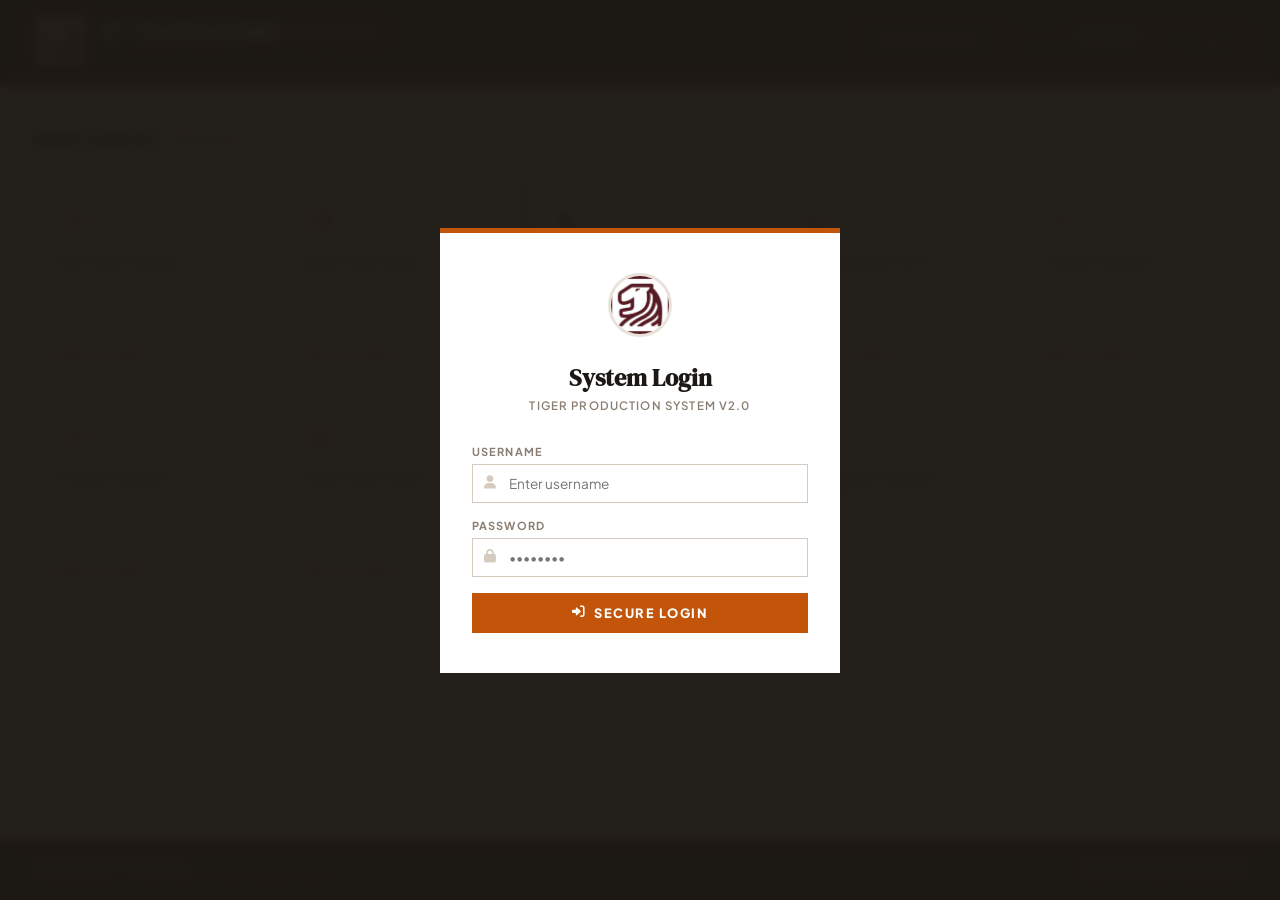
==== index.html @ 5d31b280 "Add files via upload" ====
<!DOCTYPE html>
<html lang="id">
<head>
    <meta charset="UTF-8">
    <meta name="viewport" content="width=device-width, initial-scale=1.0">
    <title>Tiger Production System - Main Dashboard</title>
    <link rel="manifest" href="manifest.json">
    <meta name="theme-color" content="#1C1814">
    <meta name="mobile-web-app-capable" content="yes">
    <meta name="apple-mobile-web-app-capable" content="yes">
    <meta name="apple-mobile-web-app-status-bar-style" content="black-translucent">
    <meta name="apple-mobile-web-app-title" content="Tiger System">
    <link rel="apple-touch-icon" href="logo.png">
    <link href="https://fonts.googleapis.com/css2?family=DM+Serif+Display:ital@0;1&family=Plus+Jakarta+Sans:wght@400;500;600;700;800&display=swap" rel="stylesheet">
    <link href="https://cdnjs.cloudflare.com/ajax/libs/font-awesome/6.0.0/css/all.min.css" rel="stylesheet">
    <style>
        :root {
            --cream:#FAF8F4; --amber:#C2550A; --amber-dark:#8B3A06; --amber-light:#E8874A;
            --charcoal:#1C1814; --charcoal-2:#2E2822; --sage:#4A6741; --gold:#C8961E;
            --sand:#D4B896; --warm-gray:#E8E2D9; --warm-gray-2:#D5CCBF; --text-muted:#8A7E72;
        }
        *{box-sizing:border-box;margin:0;padding:0}
        body{background:var(--cream);font-family:'Plus Jakarta Sans',sans-serif;color:var(--charcoal);min-height:100vh;display:flex;flex-direction:column}
        body::before{content:'';position:fixed;inset:0;background-image:url("data:image/svg+xml,%3Csvg viewBox='0 0 256 256' xmlns='http://www.w3.org/2000/svg'%3E%3Cfilter id='noise'%3E%3CfeTurbulence type='fractalNoise' baseFrequency='0.9' numOctaves='4' stitchTiles='stitch'/%3E%3C/filter%3E%3Crect width='100%25' height='100%25' filter='url(%23noise)' opacity='0.035'/%3E%3C/svg%3E");pointer-events:none;z-index:0}

        /* LOGIN */
        #loginOverlay{position:fixed;inset:0;z-index:9999;background:rgba(28,24,20,0.97);display:flex;align-items:center;justify-content:center;padding:1rem;backdrop-filter:blur(6px)}
        #loginBox{background:white;border-top:5px solid var(--amber);padding:2.5rem 2rem;width:100%;max-width:400px;animation:fadeUp 0.4s ease both}
        .login-logo{display:flex;justify-content:center;margin-bottom:1.5rem}
        .login-logo img{width:64px;height:64px;object-fit:cover;border-radius:50%;border:3px solid var(--warm-gray);transition:transform 0.3s}
        .login-logo img:hover{transform:scale(1.08)}
        .login-title{text-align:center;margin-bottom:2rem}
        .login-title h2{font-family:'DM Serif Display',serif;font-size:1.5rem;color:var(--charcoal)}
        .login-title p{font-size:0.72rem;color:var(--text-muted);letter-spacing:0.1em;text-transform:uppercase;margin-top:4px;font-weight:600}
        .login-field{margin-bottom:1rem}
        .login-field label{display:block;font-size:0.69rem;font-weight:700;letter-spacing:0.1em;text-transform:uppercase;color:var(--text-muted);margin-bottom:6px}
        .login-field .iw{position:relative}
        .login-field .iw i{position:absolute;left:12px;top:50%;transform:translateY(-50%);color:var(--warm-gray-2);font-size:0.85rem}
        .login-field input{width:100%;padding:10px 12px 10px 36px;border:1.5px solid var(--warm-gray-2);font-family:'Plus Jakarta Sans',sans-serif;font-size:0.85rem;color:var(--charcoal);outline:none;transition:all 0.2s}
        .login-field input:focus{border-color:var(--amber);border-left-width:4px;box-shadow:0 2px 6px rgba(194,85,10,0.1)}
        #errorMsg{font-size:0.75rem;font-weight:700;color:#C0392B;text-align:center;background:#FEF2F2;border:1px solid #FECACA;padding:8px;margin-bottom:1rem}
        .btn-login{width:100%;background:var(--amber);color:white;border:none;padding:12px;font-family:'Plus Jakarta Sans',sans-serif;font-size:0.8rem;font-weight:800;letter-spacing:0.12em;text-transform:uppercase;cursor:pointer;transition:background 0.2s;display:flex;align-items:center;justify-content:center;gap:8px}
        .btn-login:hover{background:var(--amber-dark)}
        .fade-out{opacity:0;visibility:hidden;transition:opacity 0.4s ease,visibility 0.4s ease}
        .shake{animation:shake 0.4s cubic-bezier(.36,.07,.19,.97) both}
        @keyframes shake{10%,90%{transform:translate3d(-1px,0,0)}20%,80%{transform:translate3d(2px,0,0)}30%,50%,70%{transform:translate3d(-4px,0,0)}40%,60%{transform:translate3d(4px,0,0)}}

        /* HEADER */
        header{background:var(--charcoal);border-bottom:4px solid var(--amber);position:sticky;top:0;z-index:50;box-shadow:0 2px 12px rgba(28,24,20,0.3)}
        .header-inner{max-width:1400px;margin:0 auto;padding:0.9rem 2rem;display:flex;justify-content:space-between;align-items:center}
        .header-brand{display:flex;align-items:center;gap:14px}
        .header-brand img{height:52px;width:auto;object-fit:contain;animation:float 3s ease-in-out infinite}
        .header-brand h1{font-family:'DM Serif Display',serif;font-size:1.35rem;color:white;line-height:1.1}
        .header-brand h1 span{color:var(--amber-light)}
        .header-brand p{font-size:0.65rem;color:var(--sand);letter-spacing:0.15em;text-transform:uppercase;margin-top:2px;font-weight:600}
        .header-right{display:flex;align-items:center;gap:1rem}
        .status-badge{display:flex;align-items:center;gap:6px;padding:5px 12px;border:1px solid rgba(255,255,255,0.1);background:rgba(255,255,255,0.05);font-size:0.65rem;font-weight:700;letter-spacing:0.1em;text-transform:uppercase;color:var(--sand)}
        .pulse-dot{width:7px;height:7px;border-radius:50%;background:#4ade80;animation:pulse 2s infinite}
        @keyframes pulse{0%,100%{opacity:1}50%{opacity:0.4}}
        .header-clock{text-align:right;border-left:1px solid rgba(255,255,255,0.1);padding-left:1rem}
        #clock{font-size:0.9rem;font-weight:700;color:white}
        #date{font-size:0.62rem;color:var(--sand);text-transform:uppercase;letter-spacing:0.08em}
        .btn-logout{display:inline-flex;align-items:center;gap:5px;padding:6px 12px;border:1px solid rgba(255,255,255,0.15);background:transparent;color:var(--sand);font-family:'Plus Jakarta Sans',sans-serif;font-size:0.65rem;font-weight:700;letter-spacing:0.08em;text-transform:uppercase;cursor:pointer;transition:all 0.2s}
        .btn-logout:hover{border-color:var(--amber);color:var(--amber-light)}
        @keyframes float{0%,100%{transform:translateY(0)}50%{transform:translateY(-5px)}}

        /* MAIN */
        main{flex-grow:1;max-width:1400px;margin:0 auto;width:100%;padding:2.5rem 2rem 4rem;position:relative;z-index:1}
        .section-title{display:flex;align-items:center;gap:12px;margin-bottom:1.75rem}
        .section-title h2{font-family:'DM Serif Display',serif;font-size:1.25rem;color:var(--charcoal);white-space:nowrap}
        .section-title::after{content:'';flex:1;height:1px;background:var(--warm-gray)}
        .section-badge{font-size:0.65rem;font-weight:700;letter-spacing:0.1em;text-transform:uppercase;color:var(--text-muted);background:var(--warm-gray);padding:3px 10px;white-space:nowrap}

        /* CARDS */
        .cards-grid{display:grid;grid-template-columns:repeat(5,1fr);gap:1rem}
        @media(max-width:1100px){.cards-grid{grid-template-columns:repeat(3,1fr)}}
        @media(max-width:640px){.cards-grid{grid-template-columns:1fr}}

        .app-card{background:white;border:1px solid var(--warm-gray);border-left:4px solid var(--warm-gray-2);padding:1.25rem;display:flex;flex-direction:column;min-height:200px;text-decoration:none;position:relative;overflow:hidden;transition:all 0.25s cubic-bezier(0.4,0,0.2,1);animation:fadeUp 0.4s ease both}
        .app-card:nth-child(1){animation-delay:.05s}.app-card:nth-child(2){animation-delay:.10s}.app-card:nth-child(3){animation-delay:.15s}.app-card:nth-child(4){animation-delay:.20s}.app-card:nth-child(5){animation-delay:.25s}.app-card:nth-child(6){animation-delay:.30s}.app-card:nth-child(7){animation-delay:.35s}.app-card:nth-child(8){animation-delay:.40s}.app-card:nth-child(9){animation-delay:.45s}
        .app-card:hover{transform:translateY(-4px);border-left-color:var(--amber);box-shadow:0 8px 24px rgba(194,85,10,0.12)}
        .card-bg{position:absolute;top:0;right:0;padding:1rem;font-size:3.5rem;color:var(--amber);opacity:0.06;transition:opacity 0.25s;line-height:1}
        .app-card:hover .card-bg{opacity:0.12}
        .card-icon{width:38px;height:38px;background:var(--cream);border:1px solid var(--warm-gray);display:flex;align-items:center;justify-content:center;margin-bottom:0.85rem;font-size:0.95rem;color:var(--amber);transition:all 0.25s;flex-shrink:0}
        .app-card:hover .card-icon{background:var(--amber);color:white;border-color:var(--amber)}
        .card-body{flex:1}
        .card-title{font-size:0.82rem;font-weight:700;color:var(--charcoal);line-height:1.3;margin-bottom:5px;transition:color 0.2s}
        .app-card:hover .card-title{color:var(--amber)}
        .card-desc{font-size:0.71rem;color:var(--text-muted);line-height:1.5}
        .card-cta{display:flex;align-items:center;gap:5px;font-size:0.65rem;font-weight:800;letter-spacing:0.1em;text-transform:uppercase;color:var(--amber);margin-top:0.85rem}
        .card-cta i{transition:transform 0.2s}
        .app-card:hover .card-cta i{transform:translateX(3px)}

        .card-gold{border-left-color:var(--gold)}.card-gold .card-icon{color:var(--gold)}.card-gold:hover{border-left-color:var(--gold);box-shadow:0 8px 24px rgba(200,150,30,0.12)}.card-gold:hover .card-icon{background:var(--gold);border-color:var(--gold)}.card-gold .card-cta{color:var(--gold)}.card-gold:hover .card-title{color:var(--gold)}
        .card-sage{border-left-color:var(--sage)}.card-sage .card-icon{color:var(--sage)}.card-sage:hover{border-left-color:var(--sage);box-shadow:0 8px 24px rgba(74,103,65,0.12)}.card-sage:hover .card-icon{background:var(--sage);border-color:var(--sage)}.card-sage .card-cta{color:var(--sage)}.card-sage:hover .card-title{color:var(--sage)}

        /* FOOTER */
        footer{background:var(--charcoal-2);border-top:4px solid var(--amber);padding:1rem 2rem;position:sticky;bottom:0;z-index:50}
        .footer-inner{max-width:1400px;margin:0 auto;display:flex;flex-wrap:wrap;justify-content:space-between;align-items:center;gap:0.5rem}
        .footer-left p,.footer-right p{font-size:0.65rem;font-weight:700;letter-spacing:0.1em;text-transform:uppercase}
        .footer-left p:first-child,.footer-right p:first-child{color:var(--sand)}
        .footer-left p:last-child,.footer-right p:last-child{color:var(--text-muted);font-weight:500}
        .footer-right{text-align:right}
        @keyframes fadeUp{from{opacity:0;transform:translateY(14px)}to{opacity:1;transform:translateY(0)}}

        /* INSTALL BANNER */
        #installBanner {
            display: none;
            position: fixed;
            bottom: 70px;
            right: 1.5rem;
            z-index: 100;
            background: white;
            border: 1px solid var(--warm-gray);
            border-left: 4px solid var(--gold);
            padding: 12px 16px;
            box-shadow: 0 8px 24px rgba(0,0,0,0.12);
            align-items: center;
            gap: 12px;
            max-width: 320px;
            animation: fadeUp 0.3s ease both;
        }
        #installBanner .install-text { font-size: 0.78rem; color: var(--charcoal); flex: 1; }
        #installBanner .install-text strong { display: block; font-size: 0.82rem; color: var(--charcoal); }
        #installBanner .install-text span { color: var(--text-muted); font-size: 0.72rem; }
        .btn-install {
            background: var(--amber);
            color: white;
            border: none;
            padding: 7px 14px;
            font-family: 'Plus Jakarta Sans', sans-serif;
            font-size: 0.72rem;
            font-weight: 800;
            letter-spacing: 0.08em;
            text-transform: uppercase;
            cursor: pointer;
            white-space: nowrap;
            transition: background 0.2s;
        }
        .btn-install:hover { background: var(--amber-dark); }
        .btn-dismiss { background: none; border: none; color: var(--text-muted); cursor: pointer; font-size: 1rem; padding: 2px 4px; }
    </style>
</head>
<body>

<div id="loginOverlay">
    <div id="loginBox">
        <div class="login-logo">
            <img src="logo3.png" alt="Tiger Logo" onerror="this.style.display='none'">
        </div>
        <div class="login-title">
            <h2>System Login</h2>
            <p>Tiger Production System V2.0</p>
        </div>
        <div class="login-field">
            <label>Username</label>
            <div class="iw"><i class="fas fa-user"></i><input type="text" id="username" placeholder="Enter username" autocomplete="off"></div>
        </div>
        <div class="login-field">
            <label>Password</label>
            <div class="iw"><i class="fas fa-lock"></i><input type="password" id="password" placeholder="••••••••"></div>
        </div>
        <p id="errorMsg" style="display:none"><i class="fas fa-exclamation-triangle"></i> Akses Ditolak! Coba lagi.</p>
        <button class="btn-login" onclick="checkLogin()"><i class="fas fa-sign-in-alt"></i> Secure Login</button>
    </div>
</div>

<header>
    <div class="header-inner">
        <div class="header-brand">
            <img src="logo.png" alt="Tiger Logo" onerror="this.style.display='none'">
            <div>
                <h1>PT TIGERMANDIRI <span>PRATAMA</span></h1>
                <p>Integrated Production System</p>
            </div>
        </div>
        <div class="header-right">
            <div class="status-badge"><div class="pulse-dot"></div> System Online</div>
            <div class="header-clock"><div id="clock">00:00:00</div><div id="date">Senin, 01 Jan 2024</div></div>
            <button class="btn-logout" onclick="logout()"><i class="fas fa-power-off"></i> Logout</button>
        </div>
    </div>
</header>

<main>
    <div class="section-title">
        <h2>Menu Aplikasi</h2>
        <span class="section-badge">9 Tools</span>
    </div>
    <div class="cards-grid">

        <a href="inputdkbt.html" class="app-card">
            <div class="card-bg"><i class="fas fa-flask"></i></div>
            <div class="card-icon"><i class="fas fa-vial"></i></div>
            <div class="card-body"><div class="card-title">Input DKBT (Mixing)</div><div class="card-desc">Laporan kekurangan bahan & request mixing.</div></div>
            <div class="card-cta">Buka Aplikasi <i class="fas fa-arrow-right"></i></div>
        </a>

        <a href="narikreject.html" class="app-card">
            <div class="card-bg"><i class="fas fa-magnet"></i></div>
            <div class="card-icon"><i class="fas fa-file-import"></i></div>
            <div class="card-body"><div class="card-title">Sistem Narik Reject</div><div class="card-desc">Konversi data Finac & Rapikan HTML.</div></div>
            <div class="card-cta">Buka Aplikasi <i class="fas fa-arrow-right"></i></div>
        </a>

        <a href="kiloanproduk.html" class="app-card card-sage">
            <div class="card-bg"><i class="fas fa-balance-scale"></i></div>
            <div class="card-icon"><i class="fas fa-weight-hanging"></i></div>
            <div class="card-body"><div class="card-title">Kiloan Assembling</div><div class="card-desc">Kalkulator konversi Pcs ke Kg otomatis.</div></div>
            <div class="card-cta">Buka Aplikasi <i class="fas fa-arrow-right"></i></div>
        </a>

        <a href="mps.html" class="app-card">
            <div class="card-bg"><i class="fas fa-calendar-alt"></i></div>
            <div class="card-icon"><i class="fas fa-chart-bar"></i></div>
            <div class="card-body"><div class="card-title">Rekap Bulanan (MPS)</div><div class="card-desc">Laporan produksi harian ke bulanan.</div></div>
            <div class="card-cta">Buka Aplikasi <i class="fas fa-arrow-right"></i></div>
        </a>

        <a href="cekfinacinjection.html" class="app-card">
            <div class="card-bg"><i class="fas fa-syringe"></i></div>
            <div class="card-icon"><i class="fas fa-check-double"></i></div>
            <div class="card-body"><div class="card-title">Checker Injection</div><div class="card-desc">Cek selisih Manual vs Sistem (Mesin).</div></div>
            <div class="card-cta">Buka Aplikasi <i class="fas fa-arrow-right"></i></div>
        </a>

        <a href="cekfinacdecorasi.html" class="app-card">
            <div class="card-bg"><i class="fas fa-paint-brush"></i></div>
            <div class="card-icon"><i class="fas fa-list-ol"></i></div>
            <div class="card-body"><div class="card-title">Checker Decorasi</div><div class="card-desc">Cek bundel WC (Stamping/Assy).</div></div>
            <div class="card-cta">Buka Aplikasi <i class="fas fa-arrow-right"></i></div>
        </a>

        <a href="daftarmesin.html" class="app-card">
            <div class="card-bg"><i class="fas fa-cogs"></i></div>
            <div class="card-icon"><i class="fas fa-industry"></i></div>
            <div class="card-body"><div class="card-title">Daftar Mesin Harian</div><div class="card-desc">Daftar mesin & generator gambar laporan.</div></div>
            <div class="card-cta">Buka Aplikasi <i class="fas fa-arrow-right"></i></div>
        </a>

        <a href="rekaptahunan.html" class="app-card card-gold">
            <div class="card-bg"><i class="fas fa-file-invoice"></i></div>
            <div class="card-icon"><i class="fas fa-chart-pie"></i></div>
            <div class="card-body"><div class="card-title">Rekap Reject Semua Work Center Tahunan</div><div class="card-desc">Versi Excel/Data biasa.</div></div>
            <div class="card-cta">Buka Aplikasi <i class="fas fa-arrow-right"></i></div>
        </a>

        <a href="rekaprejectinjectiontahunan.html" class="app-card card-gold">
            <div class="card-bg"><i class="fas fa-chart-line"></i></div>
            <div class="card-icon"><i class="fas fa-project-diagram"></i></div>
            <div class="card-body"><div class="card-title">Rekap Reject Injection Tahunan</div><div class="card-desc">Analisa Pareto 80/20 & Sortir Otomatis.</div></div>
            <div class="card-cta">Buka Aplikasi <i class="fas fa-arrow-right"></i></div>
        </a>

    </div>
</main>

<footer>
    <div class="footer-inner">
        <div class="footer-left">
            <p>Production Tools V2.0</p>
            <p>Private Asset · Developer: Diyan Nurpriyanto</p>
        </div>
        <div class="footer-right">
            <p>Tiger Production System</p>
            <p id="copyright">© 2026 All Rights Reserved</p>
        </div>
    </div>
</footer>

<script>
    const VALID_USERNAME = 'dyansg8';
    const VALID_PASSWORD = 'belahanjiwaku1';

    function updateClock() {
        const now = new Date();
        document.getElementById('date').innerText = now.toLocaleDateString('id-ID', {weekday:'long',year:'numeric',month:'short',day:'numeric'});
        document.getElementById('clock').innerText = now.toLocaleTimeString('id-ID');
    }

    window.onload = function() {
        if (sessionStorage.getItem('isLoggedIn') === 'true') {
            document.getElementById('loginOverlay').style.display = 'none';
        }
        updateClock();
        setInterval(updateClock, 1000);
    }

    function checkLogin() {
        const userIn = document.getElementById('username').value;
        const passIn = document.getElementById('password').value;
        const errorBox = document.getElementById('errorMsg');
        const loginBox = document.getElementById('loginBox');
        if (userIn === VALID_USERNAME && passIn === VALID_PASSWORD) {
            sessionStorage.setItem('isLoggedIn', 'true');
            document.getElementById('loginOverlay').classList.add('fade-out');
            setTimeout(() => { document.getElementById('loginOverlay').style.display = 'none'; }, 400);
        } else {
            errorBox.style.display = 'block';
            loginBox.classList.remove('shake');
            void loginBox.offsetWidth;
            loginBox.classList.add('shake');
            document.getElementById('password').value = '';
        }
    }

    function logout() {
        sessionStorage.removeItem('isLoggedIn');
        location.reload();
    }

    document.addEventListener('DOMContentLoaded', function() {
        document.getElementById('password').addEventListener('keypress', e => { if(e.key==='Enter') checkLogin(); });
        document.getElementById('username').addEventListener('keypress', e => { if(e.key==='Enter') document.getElementById('password').focus(); });
    });
</script>
    <script>
        // Register Service Worker (PWA)
        if ('serviceWorker' in navigator) {
            window.addEventListener('load', () => {
                navigator.serviceWorker.register('/sw.js')
                    .then(reg => console.log('[PWA] Service Worker registered:', reg.scope))
                    .catch(err => console.warn('[PWA] SW registration failed:', err));
            });
        }

        // Tombol Install PWA
        let deferredPrompt;
        window.addEventListener('beforeinstallprompt', e => {
            e.preventDefault();
            deferredPrompt = e;
            document.getElementById('installBanner').style.display = 'flex';
        });
        function installPWA() {
            if (!deferredPrompt) return;
            deferredPrompt.prompt();
            deferredPrompt.userChoice.then(() => {
                deferredPrompt = null;
                document.getElementById('installBanner').style.display = 'none';
            });
        }
        window.addEventListener('appinstalled', () => {
            document.getElementById('installBanner').style.display = 'none';
        });
    </script>
</body>
</html>
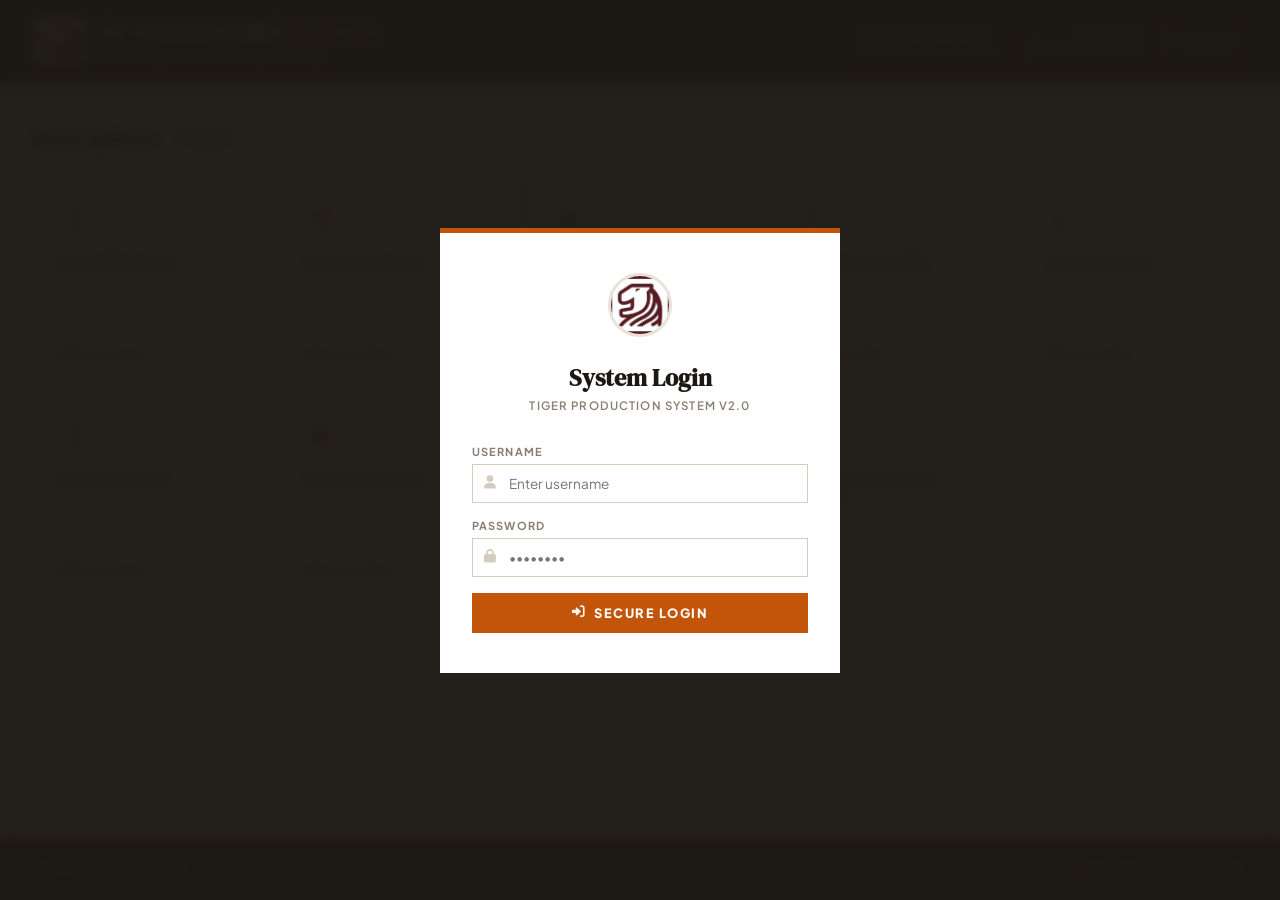
==== commit 3a23a984: "Update index.html" ====
--- a/index.html
+++ b/index.html
@@ -143,7 +143,7 @@
 </head>
 <body>
 
-<div id="loginOverlay">
+<div id="loginOverlay" style="display:none">
     <div id="loginBox">
         <div class="login-logo">
             <img src="logo3.png" alt="Tiger Logo" onerror="this.style.display='none'">
@@ -279,8 +279,8 @@
     }
 
     window.onload = function() {
-        if (sessionStorage.getItem('isLoggedIn') === 'true') {
-            document.getElementById('loginOverlay').style.display = 'none';
+        if (sessionStorage.getItem('isLoggedIn') !== 'true') {
+            document.getElementById('loginOverlay').style.display = 'flex';
         }
         updateClock();
         setInterval(updateClock, 1000);
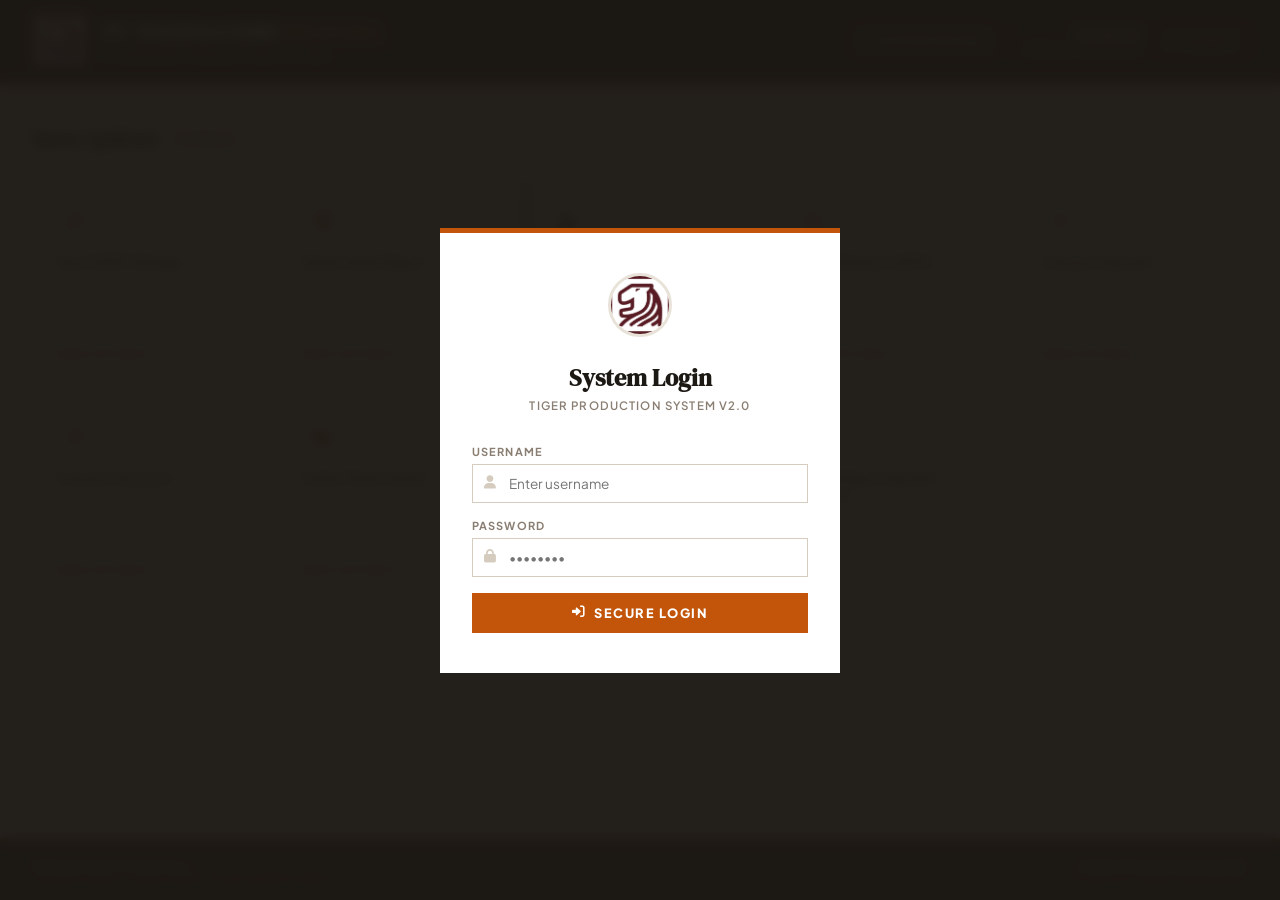
==== commit 6f079182: "Update index.html" ====
--- a/index.html
+++ b/index.html
@@ -24,7 +24,7 @@
         body::before{content:'';position:fixed;inset:0;background-image:url("data:image/svg+xml,%3Csvg viewBox='0 0 256 256' xmlns='http://www.w3.org/2000/svg'%3E%3Cfilter id='noise'%3E%3CfeTurbulence type='fractalNoise' baseFrequency='0.9' numOctaves='4' stitchTiles='stitch'/%3E%3C/filter%3E%3Crect width='100%25' height='100%25' filter='url(%23noise)' opacity='0.035'/%3E%3C/svg%3E");pointer-events:none;z-index:0}
 
         /* LOGIN */
-        #loginOverlay{position:fixed;inset:0;z-index:9999;background:rgba(28,24,20,0.97);display:flex;align-items:center;justify-content:center;padding:1rem;backdrop-filter:blur(6px)}
+        #loginOverlay{position:fixed;inset:0;z-index:9999;background:rgba(28,24,20,0.97);display:none;align-items:center;justify-content:center;padding:1rem;backdrop-filter:blur(6px)}
         #loginBox{background:white;border-top:5px solid var(--amber);padding:2.5rem 2rem;width:100%;max-width:400px;animation:fadeUp 0.4s ease both}
         .login-logo{display:flex;justify-content:center;margin-bottom:1.5rem}
         .login-logo img{width:64px;height:64px;object-fit:cover;border-radius:50%;border:3px solid var(--warm-gray);transition:transform 0.3s}
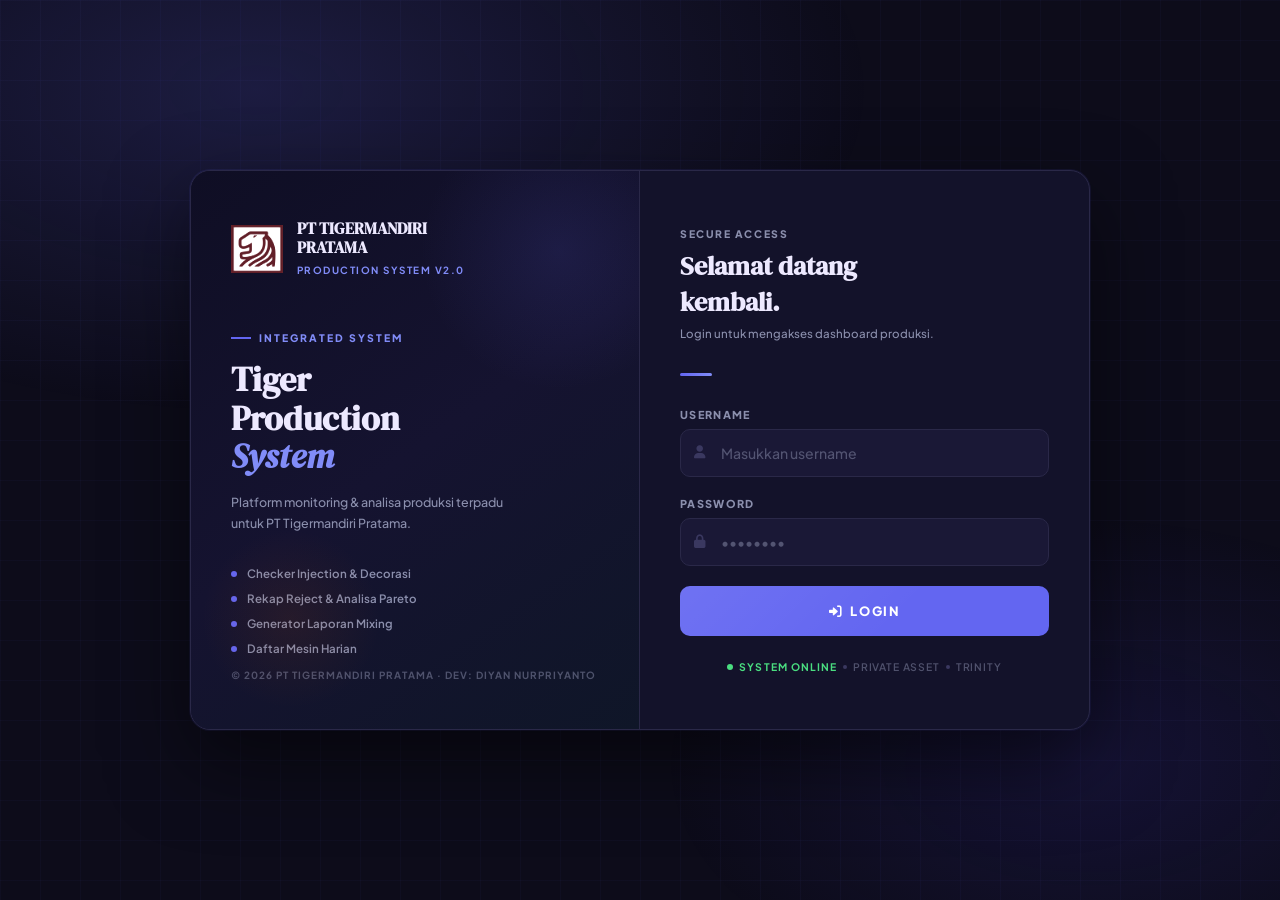
==== commit 33283b39: "Add files via upload" ====
--- a/index.html
+++ b/index.html
@@ -3,9 +3,9 @@
 <head>
     <meta charset="UTF-8">
     <meta name="viewport" content="width=device-width, initial-scale=1.0">
-    <title>Tiger Production System - Main Dashboard</title>
+    <title>Login — Tiger Production System</title>
     <link rel="manifest" href="manifest.json">
-    <meta name="theme-color" content="#1C1814">
+    <meta name="theme-color" content="#0D0C1A">
     <meta name="mobile-web-app-capable" content="yes">
     <meta name="apple-mobile-web-app-capable" content="yes">
     <meta name="apple-mobile-web-app-status-bar-style" content="black-translucent">
@@ -15,333 +15,447 @@
     <link href="https://cdnjs.cloudflare.com/ajax/libs/font-awesome/6.0.0/css/all.min.css" rel="stylesheet">
     <style>
         :root {
-            --cream:#FAF8F4; --amber:#C2550A; --amber-dark:#8B3A06; --amber-light:#E8874A;
-            --charcoal:#1C1814; --charcoal-2:#2E2822; --sage:#4A6741; --gold:#C8961E;
-            --sand:#D4B896; --warm-gray:#E8E2D9; --warm-gray-2:#D5CCBF; --text-muted:#8A7E72;
-        }
-        *{box-sizing:border-box;margin:0;padding:0}
-        body{background:var(--cream);font-family:'Plus Jakarta Sans',sans-serif;color:var(--charcoal);min-height:100vh;display:flex;flex-direction:column}
-        body::before{content:'';position:fixed;inset:0;background-image:url("data:image/svg+xml,%3Csvg viewBox='0 0 256 256' xmlns='http://www.w3.org/2000/svg'%3E%3Cfilter id='noise'%3E%3CfeTurbulence type='fractalNoise' baseFrequency='0.9' numOctaves='4' stitchTiles='stitch'/%3E%3C/filter%3E%3Crect width='100%25' height='100%25' filter='url(%23noise)' opacity='0.035'/%3E%3C/svg%3E");pointer-events:none;z-index:0}
-
-        /* LOGIN */
-        #loginOverlay{position:fixed;inset:0;z-index:9999;background:rgba(28,24,20,0.97);display:none;align-items:center;justify-content:center;padding:1rem;backdrop-filter:blur(6px)}
-        #loginBox{background:white;border-top:5px solid var(--amber);padding:2.5rem 2rem;width:100%;max-width:400px;animation:fadeUp 0.4s ease both}
-        .login-logo{display:flex;justify-content:center;margin-bottom:1.5rem}
-        .login-logo img{width:64px;height:64px;object-fit:cover;border-radius:50%;border:3px solid var(--warm-gray);transition:transform 0.3s}
-        .login-logo img:hover{transform:scale(1.08)}
-        .login-title{text-align:center;margin-bottom:2rem}
-        .login-title h2{font-family:'DM Serif Display',serif;font-size:1.5rem;color:var(--charcoal)}
-        .login-title p{font-size:0.72rem;color:var(--text-muted);letter-spacing:0.1em;text-transform:uppercase;margin-top:4px;font-weight:600}
-        .login-field{margin-bottom:1rem}
-        .login-field label{display:block;font-size:0.69rem;font-weight:700;letter-spacing:0.1em;text-transform:uppercase;color:var(--text-muted);margin-bottom:6px}
-        .login-field .iw{position:relative}
-        .login-field .iw i{position:absolute;left:12px;top:50%;transform:translateY(-50%);color:var(--warm-gray-2);font-size:0.85rem}
-        .login-field input{width:100%;padding:10px 12px 10px 36px;border:1.5px solid var(--warm-gray-2);font-family:'Plus Jakarta Sans',sans-serif;font-size:0.85rem;color:var(--charcoal);outline:none;transition:all 0.2s}
-        .login-field input:focus{border-color:var(--amber);border-left-width:4px;box-shadow:0 2px 6px rgba(194,85,10,0.1)}
-        #errorMsg{font-size:0.75rem;font-weight:700;color:#C0392B;text-align:center;background:#FEF2F2;border:1px solid #FECACA;padding:8px;margin-bottom:1rem}
-        .btn-login{width:100%;background:var(--amber);color:white;border:none;padding:12px;font-family:'Plus Jakarta Sans',sans-serif;font-size:0.8rem;font-weight:800;letter-spacing:0.12em;text-transform:uppercase;cursor:pointer;transition:background 0.2s;display:flex;align-items:center;justify-content:center;gap:8px}
-        .btn-login:hover{background:var(--amber-dark)}
-        .fade-out{opacity:0;visibility:hidden;transition:opacity 0.4s ease,visibility 0.4s ease}
-        .shake{animation:shake 0.4s cubic-bezier(.36,.07,.19,.97) both}
-        @keyframes shake{10%,90%{transform:translate3d(-1px,0,0)}20%,80%{transform:translate3d(2px,0,0)}30%,50%,70%{transform:translate3d(-4px,0,0)}40%,60%{transform:translate3d(4px,0,0)}}
-
-        /* HEADER */
-        header{background:var(--charcoal);border-bottom:4px solid var(--amber);position:sticky;top:0;z-index:50;box-shadow:0 2px 12px rgba(28,24,20,0.3)}
-        .header-inner{max-width:1400px;margin:0 auto;padding:0.9rem 2rem;display:flex;justify-content:space-between;align-items:center}
-        .header-brand{display:flex;align-items:center;gap:14px}
-        .header-brand img{height:52px;width:auto;object-fit:contain;animation:float 3s ease-in-out infinite}
-        .header-brand h1{font-family:'DM Serif Display',serif;font-size:1.35rem;color:white;line-height:1.1}
-        .header-brand h1 span{color:var(--amber-light)}
-        .header-brand p{font-size:0.65rem;color:var(--sand);letter-spacing:0.15em;text-transform:uppercase;margin-top:2px;font-weight:600}
-        .header-right{display:flex;align-items:center;gap:1rem}
-        .status-badge{display:flex;align-items:center;gap:6px;padding:5px 12px;border:1px solid rgba(255,255,255,0.1);background:rgba(255,255,255,0.05);font-size:0.65rem;font-weight:700;letter-spacing:0.1em;text-transform:uppercase;color:var(--sand)}
-        .pulse-dot{width:7px;height:7px;border-radius:50%;background:#4ade80;animation:pulse 2s infinite}
-        @keyframes pulse{0%,100%{opacity:1}50%{opacity:0.4}}
-        .header-clock{text-align:right;border-left:1px solid rgba(255,255,255,0.1);padding-left:1rem}
-        #clock{font-size:0.9rem;font-weight:700;color:white}
-        #date{font-size:0.62rem;color:var(--sand);text-transform:uppercase;letter-spacing:0.08em}
-        .btn-logout{display:inline-flex;align-items:center;gap:5px;padding:6px 12px;border:1px solid rgba(255,255,255,0.15);background:transparent;color:var(--sand);font-family:'Plus Jakarta Sans',sans-serif;font-size:0.65rem;font-weight:700;letter-spacing:0.08em;text-transform:uppercase;cursor:pointer;transition:all 0.2s}
-        .btn-logout:hover{border-color:var(--amber);color:var(--amber-light)}
-        @keyframes float{0%,100%{transform:translateY(0)}50%{transform:translateY(-5px)}}
-
-        /* MAIN */
-        main{flex-grow:1;max-width:1400px;margin:0 auto;width:100%;padding:2.5rem 2rem 4rem;position:relative;z-index:1}
-        .section-title{display:flex;align-items:center;gap:12px;margin-bottom:1.75rem}
-        .section-title h2{font-family:'DM Serif Display',serif;font-size:1.25rem;color:var(--charcoal);white-space:nowrap}
-        .section-title::after{content:'';flex:1;height:1px;background:var(--warm-gray)}
-        .section-badge{font-size:0.65rem;font-weight:700;letter-spacing:0.1em;text-transform:uppercase;color:var(--text-muted);background:var(--warm-gray);padding:3px 10px;white-space:nowrap}
-
-        /* CARDS */
-        .cards-grid{display:grid;grid-template-columns:repeat(5,1fr);gap:1rem}
-        @media(max-width:1100px){.cards-grid{grid-template-columns:repeat(3,1fr)}}
-        @media(max-width:640px){.cards-grid{grid-template-columns:1fr}}
-
-        .app-card{background:white;border:1px solid var(--warm-gray);border-left:4px solid var(--warm-gray-2);padding:1.25rem;display:flex;flex-direction:column;min-height:200px;text-decoration:none;position:relative;overflow:hidden;transition:all 0.25s cubic-bezier(0.4,0,0.2,1);animation:fadeUp 0.4s ease both}
-        .app-card:nth-child(1){animation-delay:.05s}.app-card:nth-child(2){animation-delay:.10s}.app-card:nth-child(3){animation-delay:.15s}.app-card:nth-child(4){animation-delay:.20s}.app-card:nth-child(5){animation-delay:.25s}.app-card:nth-child(6){animation-delay:.30s}.app-card:nth-child(7){animation-delay:.35s}.app-card:nth-child(8){animation-delay:.40s}.app-card:nth-child(9){animation-delay:.45s}
-        .app-card:hover{transform:translateY(-4px);border-left-color:var(--amber);box-shadow:0 8px 24px rgba(194,85,10,0.12)}
-        .card-bg{position:absolute;top:0;right:0;padding:1rem;font-size:3.5rem;color:var(--amber);opacity:0.06;transition:opacity 0.25s;line-height:1}
-        .app-card:hover .card-bg{opacity:0.12}
-        .card-icon{width:38px;height:38px;background:var(--cream);border:1px solid var(--warm-gray);display:flex;align-items:center;justify-content:center;margin-bottom:0.85rem;font-size:0.95rem;color:var(--amber);transition:all 0.25s;flex-shrink:0}
-        .app-card:hover .card-icon{background:var(--amber);color:white;border-color:var(--amber)}
-        .card-body{flex:1}
-        .card-title{font-size:0.82rem;font-weight:700;color:var(--charcoal);line-height:1.3;margin-bottom:5px;transition:color 0.2s}
-        .app-card:hover .card-title{color:var(--amber)}
-        .card-desc{font-size:0.71rem;color:var(--text-muted);line-height:1.5}
-        .card-cta{display:flex;align-items:center;gap:5px;font-size:0.65rem;font-weight:800;letter-spacing:0.1em;text-transform:uppercase;color:var(--amber);margin-top:0.85rem}
-        .card-cta i{transition:transform 0.2s}
-        .app-card:hover .card-cta i{transform:translateX(3px)}
-
-        .card-gold{border-left-color:var(--gold)}.card-gold .card-icon{color:var(--gold)}.card-gold:hover{border-left-color:var(--gold);box-shadow:0 8px 24px rgba(200,150,30,0.12)}.card-gold:hover .card-icon{background:var(--gold);border-color:var(--gold)}.card-gold .card-cta{color:var(--gold)}.card-gold:hover .card-title{color:var(--gold)}
-        .card-sage{border-left-color:var(--sage)}.card-sage .card-icon{color:var(--sage)}.card-sage:hover{border-left-color:var(--sage);box-shadow:0 8px 24px rgba(74,103,65,0.12)}.card-sage:hover .card-icon{background:var(--sage);border-color:var(--sage)}.card-sage .card-cta{color:var(--sage)}.card-sage:hover .card-title{color:var(--sage)}
-
-        /* FOOTER */
-        footer{background:var(--charcoal-2);border-top:4px solid var(--amber);padding:1rem 2rem;position:sticky;bottom:0;z-index:50}
-        .footer-inner{max-width:1400px;margin:0 auto;display:flex;flex-wrap:wrap;justify-content:space-between;align-items:center;gap:0.5rem}
-        .footer-left p,.footer-right p{font-size:0.65rem;font-weight:700;letter-spacing:0.1em;text-transform:uppercase}
-        .footer-left p:first-child,.footer-right p:first-child{color:var(--sand)}
-        .footer-left p:last-child,.footer-right p:last-child{color:var(--text-muted);font-weight:500}
-        .footer-right{text-align:right}
-        @keyframes fadeUp{from{opacity:0;transform:translateY(14px)}to{opacity:1;transform:translateY(0)}}
-
-        /* INSTALL BANNER */
-        #installBanner {
+            --bg:        #0D0C1A;
+            --surface:   #13122A;
+            --surface-2: #1A1836;
+            --border:    #2A2848;
+            --border-2:  #3A3860;
+            --indigo:    #6366F1;
+            --indigo-2:  #818CF8;
+            --indigo-dim: #4338CA;
+            --text:      #EDE9FF;
+            --text-muted:#8B8FAD;
+            --amber:     #C2550A;
+            --amber-l:   #E8874A;
+            --error-bg:  #2D0F0F;
+            --error-bd:  #7F1D1D;
+            --error-tx:  #FCA5A5;
+        }
+
+        * { box-sizing: border-box; margin: 0; padding: 0; }
+
+        body {
+            background: var(--bg);
+            font-family: 'Plus Jakarta Sans', sans-serif;
+            color: var(--text);
+            min-height: 100vh;
+            display: flex;
+            align-items: center;
+            justify-content: center;
+            padding: 1.5rem;
+            position: relative;
+            overflow: hidden;
+        }
+
+        /* Background decoration */
+        body::before {
+            content: '';
+            position: fixed; inset: 0;
+            background:
+                radial-gradient(ellipse 80% 60% at 20% 10%, rgba(99,102,241,0.18) 0%, transparent 60%),
+                radial-gradient(ellipse 60% 50% at 85% 85%, rgba(67,56,202,0.15) 0%, transparent 55%),
+                radial-gradient(ellipse 40% 30% at 50% 50%, rgba(194,85,10,0.06) 0%, transparent 60%);
+            pointer-events: none; z-index: 0;
+        }
+
+        /* Subtle grid pattern */
+        body::after {
+            content: '';
+            position: fixed; inset: 0;
+            background-image:
+                linear-gradient(rgba(99,102,241,0.04) 1px, transparent 1px),
+                linear-gradient(90deg, rgba(99,102,241,0.04) 1px, transparent 1px);
+            background-size: 40px 40px;
+            pointer-events: none; z-index: 0;
+        }
+
+        .login-wrap {
+            position: relative; z-index: 1;
+            display: grid;
+            grid-template-columns: 1fr 1fr;
+            width: 100%;
+            max-width: 900px;
+            min-height: 560px;
+            background: var(--surface);
+            border: 1px solid var(--border);
+            border-radius: 20px;
+            overflow: hidden;
+            box-shadow: 0 32px 80px rgba(0,0,0,0.5), 0 0 0 1px rgba(99,102,241,0.1);
+            animation: fadeUp 0.5s ease both;
+        }
+
+        @keyframes fadeUp { from { opacity:0; transform:translateY(20px); } to { opacity:1; transform:translateY(0); } }
+        @keyframes float { 0%,100%{transform:translateY(0)} 50%{transform:translateY(-8px)} }
+        @keyframes pulse { 0%,100%{opacity:1} 50%{opacity:0.4} }
+        @keyframes spin { to { transform: rotate(360deg); } }
+        @keyframes shake {
+            10%,90%{transform:translate3d(-1px,0,0)}
+            20%,80%{transform:translate3d(2px,0,0)}
+            30%,50%,70%{transform:translate3d(-4px,0,0)}
+            40%,60%{transform:translate3d(4px,0,0)}
+        }
+
+        /* ── LEFT PANEL ── */
+        .login-left {
+            background: linear-gradient(145deg, #0F0E24 0%, #151330 50%, #0F1628 100%);
+            border-right: 1px solid var(--border);
+            padding: 3rem 2.5rem;
+            display: flex;
+            flex-direction: column;
+            justify-content: space-between;
+            position: relative;
+            overflow: hidden;
+        }
+
+        .left-deco {
+            position: absolute;
+            border-radius: 50%;
+            pointer-events: none;
+        }
+        .left-deco-1 {
+            width: 280px; height: 280px;
+            background: radial-gradient(circle, rgba(99,102,241,0.12) 0%, transparent 70%);
+            top: -60px; right: -60px;
+        }
+        .left-deco-2 {
+            width: 180px; height: 180px;
+            background: radial-gradient(circle, rgba(194,85,10,0.1) 0%, transparent 70%);
+            bottom: 20px; left: 10px;
+        }
+
+        .brand-logo {
+            display: flex; align-items: center; gap: 14px; margin-bottom: 2.5rem;
+        }
+        .brand-logo img {
+            width: 52px; height: 52px; object-fit: contain;
+            animation: float 3s ease-in-out infinite;
+            filter: brightness(1.1);
+        }
+        .brand-logo-text h2 {
+            font-family: 'DM Serif Display', serif;
+            font-size: 1rem; color: var(--text); line-height: 1.2;
+        }
+        .brand-logo-text span {
+            font-size: 0.62rem; font-weight: 700; letter-spacing: 0.15em;
+            text-transform: uppercase; color: var(--indigo-2);
+        }
+
+        .left-hero { flex: 1; display: flex; flex-direction: column; justify-content: center; }
+
+        .hero-eyebrow {
+            font-size: 0.65rem; font-weight: 800; letter-spacing: 0.2em;
+            text-transform: uppercase; color: var(--indigo-2);
+            display: flex; align-items: center; gap: 8px; margin-bottom: 1rem;
+        }
+        .hero-eyebrow::before {
+            content: ''; width: 20px; height: 2px;
+            background: var(--indigo); display: inline-block;
+        }
+
+        .hero-title {
+            font-family: 'DM Serif Display', serif;
+            font-size: clamp(1.6rem, 3vw, 2.1rem);
+            line-height: 1.15; color: var(--text);
+            margin-bottom: 1rem;
+        }
+        .hero-title em { font-style: italic; color: var(--indigo-2); }
+
+        .hero-desc {
+            font-size: 0.78rem; color: var(--text-muted);
+            line-height: 1.7; font-weight: 500;
+            max-width: 300px; margin-bottom: 2rem;
+        }
+
+        .feature-list { display: flex; flex-direction: column; gap: 10px; }
+        .feature-item {
+            display: flex; align-items: center; gap: 10px;
+            font-size: 0.72rem; color: var(--text-muted); font-weight: 600;
+        }
+        .feature-dot {
+            width: 6px; height: 6px; border-radius: 50%;
+            background: var(--indigo); flex-shrink: 0;
+        }
+
+        .left-footer {
+            font-size: 0.62rem; color: rgba(139,143,173,0.5);
+            font-weight: 700; letter-spacing: 0.1em; text-transform: uppercase;
+        }
+
+        /* ── RIGHT PANEL (FORM) ── */
+        .login-right {
+            padding: 3rem 2.5rem;
+            display: flex; flex-direction: column; justify-content: center;
+        }
+
+        .form-eyebrow {
+            font-size: 0.65rem; font-weight: 800; letter-spacing: 0.15em;
+            text-transform: uppercase; color: var(--text-muted);
+            margin-bottom: 0.5rem;
+        }
+        .form-title {
+            font-family: 'DM Serif Display', serif;
+            font-size: 1.6rem; color: var(--text);
+            margin-bottom: 0.4rem;
+        }
+        .form-sub {
+            font-size: 0.72rem; color: var(--text-muted);
+            font-weight: 500; margin-bottom: 2rem;
+        }
+
+        .divider {
+            width: 32px; height: 3px;
+            background: linear-gradient(90deg, var(--indigo), var(--indigo-2));
+            border-radius: 2px; margin-bottom: 2rem;
+        }
+
+        .field { margin-bottom: 1.25rem; }
+        .field-label {
+            display: block; font-size: 0.68rem; font-weight: 800;
+            letter-spacing: 0.12em; text-transform: uppercase;
+            color: var(--text-muted); margin-bottom: 8px;
+        }
+        .field-wrap { position: relative; }
+        .field-wrap i {
+            position: absolute; left: 14px; top: 50%;
+            transform: translateY(-50%);
+            color: var(--border-2); font-size: 0.82rem;
+            pointer-events: none; transition: color 0.2s;
+        }
+        .field-wrap input {
+            width: 100%; height: 48px;
+            padding: 0 14px 0 40px;
+            background: var(--surface-2);
+            border: 1.5px solid var(--border);
+            border-radius: 10px;
+            font-family: 'Plus Jakarta Sans', sans-serif;
+            font-size: 0.88rem; font-weight: 500;
+            color: var(--text); outline: none;
+            transition: all 0.2s;
+        }
+        .field-wrap input::placeholder { color: rgba(139,143,173,0.5); }
+        .field-wrap input:focus {
+            border-color: var(--indigo);
+            background: #1E1C38;
+            box-shadow: 0 0 0 3px rgba(99,102,241,0.15);
+        }
+        .field-wrap input:focus + i,
+        .field-wrap:focus-within i { color: var(--indigo-2); }
+
+        /* icon before input trick — icon is before input in DOM actually reversed */
+        .field-wrap { display: flex; flex-direction: row; align-items: center; position: relative; }
+        .field-wrap input { order: 1; }
+        .field-wrap i { order: 0; position: absolute; left: 14px; z-index: 1; }
+
+        .error-box {
             display: none;
-            position: fixed;
-            bottom: 70px;
-            right: 1.5rem;
-            z-index: 100;
-            background: white;
-            border: 1px solid var(--warm-gray);
-            border-left: 4px solid var(--gold);
-            padding: 12px 16px;
-            box-shadow: 0 8px 24px rgba(0,0,0,0.12);
-            align-items: center;
-            gap: 12px;
-            max-width: 320px;
-            animation: fadeUp 0.3s ease both;
-        }
-        #installBanner .install-text { font-size: 0.78rem; color: var(--charcoal); flex: 1; }
-        #installBanner .install-text strong { display: block; font-size: 0.82rem; color: var(--charcoal); }
-        #installBanner .install-text span { color: var(--text-muted); font-size: 0.72rem; }
-        .btn-install {
-            background: var(--amber);
-            color: white;
-            border: none;
-            padding: 7px 14px;
+            background: var(--error-bg); border: 1px solid var(--error-bd);
+            border-radius: 8px; padding: 10px 14px;
+            margin-bottom: 1.25rem;
+            font-size: 0.75rem; font-weight: 700;
+            color: var(--error-tx);
+            display: flex; align-items: center; gap: 8px;
+        }
+        .error-box.hidden { display: none; }
+
+        .btn-login {
+            width: 100%; height: 50px;
+            background: var(--indigo);
+            color: white; border: none;
+            border-radius: 10px;
             font-family: 'Plus Jakarta Sans', sans-serif;
-            font-size: 0.72rem;
-            font-weight: 800;
-            letter-spacing: 0.08em;
-            text-transform: uppercase;
+            font-size: 0.8rem; font-weight: 800;
+            letter-spacing: 0.12em; text-transform: uppercase;
             cursor: pointer;
-            white-space: nowrap;
-            transition: background 0.2s;
-        }
-        .btn-install:hover { background: var(--amber-dark); }
-        .btn-dismiss { background: none; border: none; color: var(--text-muted); cursor: pointer; font-size: 1rem; padding: 2px 4px; }
+            transition: all 0.25s;
+            display: flex; align-items: center; justify-content: center; gap: 8px;
+            position: relative; overflow: hidden;
+        }
+        .btn-login::before {
+            content: '';
+            position: absolute; inset: 0;
+            background: linear-gradient(135deg, rgba(255,255,255,0.08) 0%, transparent 60%);
+        }
+        .btn-login:hover {
+            background: var(--indigo-dim);
+            transform: translateY(-1px);
+            box-shadow: 0 8px 24px rgba(99,102,241,0.35);
+        }
+        .btn-login:active { transform: translateY(0); }
+        .btn-login.loading .btn-text { opacity: 0; }
+        .btn-login .spinner {
+            display: none; width: 16px; height: 16px;
+            border: 2px solid rgba(255,255,255,0.3);
+            border-top-color: white; border-radius: 50%;
+            position: absolute; animation: spin 0.7s linear infinite;
+        }
+        .btn-login.loading .spinner { display: block; }
+
+        .shake { animation: shake 0.4s cubic-bezier(.36,.07,.19,.97) both; }
+
+        .form-footer {
+            margin-top: 1.5rem; display: flex; justify-content: center;
+            align-items: center; gap: 6px;
+        }
+        .form-footer .dot { width: 4px; height: 4px; border-radius: 50%; background: var(--border-2); }
+        .form-footer span {
+            font-size: 0.65rem; font-weight: 600;
+            letter-spacing: 0.08em; text-transform: uppercase;
+            color: rgba(139,143,173,0.5);
+        }
+
+        .online-indicator {
+            display: flex; align-items: center; gap: 6px;
+            font-size: 0.65rem; font-weight: 700;
+            letter-spacing: 0.1em; text-transform: uppercase;
+            color: #4ade80;
+        }
+        .pulse-dot { width: 6px; height: 6px; border-radius: 50%; background: #4ade80; animation: pulse 2s infinite; }
+
+        /* Responsive */
+        @media (max-width: 640px) {
+            .login-wrap { grid-template-columns: 1fr; min-height: auto; border-radius: 14px; }
+            .login-left { display: none; }
+            .login-right { padding: 2rem 1.5rem; }
+        }
     </style>
 </head>
 <body>
 
-<div id="loginOverlay" style="display:none">
-    <div id="loginBox">
-        <div class="login-logo">
+<div class="login-wrap" id="loginWrap">
+
+    <!-- LEFT: Branding -->
+    <div class="login-left">
+        <div class="left-deco left-deco-1"></div>
+        <div class="left-deco left-deco-2"></div>
+
+        <div class="brand-logo">
             <img src="logo3.png" alt="Tiger Logo" onerror="this.style.display='none'">
-        </div>
-        <div class="login-title">
-            <h2>System Login</h2>
-            <p>Tiger Production System V2.0</p>
-        </div>
-        <div class="login-field">
-            <label>Username</label>
-            <div class="iw"><i class="fas fa-user"></i><input type="text" id="username" placeholder="Enter username" autocomplete="off"></div>
-        </div>
-        <div class="login-field">
-            <label>Password</label>
-            <div class="iw"><i class="fas fa-lock"></i><input type="password" id="password" placeholder="••••••••"></div>
-        </div>
-        <p id="errorMsg" style="display:none"><i class="fas fa-exclamation-triangle"></i> Akses Ditolak! Coba lagi.</p>
-        <button class="btn-login" onclick="checkLogin()"><i class="fas fa-sign-in-alt"></i> Secure Login</button>
+            <div class="brand-logo-text">
+                <h2>PT TIGERMANDIRI<br>PRATAMA</h2>
+                <span>Production System V2.0</span>
+            </div>
+        </div>
+
+        <div class="left-hero">
+            <div class="hero-eyebrow">Integrated System</div>
+            <h1 class="hero-title">Tiger<br>Production<br><em>System</em></h1>
+            <p class="hero-desc">Platform monitoring & analisa produksi terpadu untuk PT Tigermandiri Pratama.</p>
+            <div class="feature-list">
+                <div class="feature-item"><div class="feature-dot"></div> Checker Injection & Decorasi</div>
+                <div class="feature-item"><div class="feature-dot"></div> Rekap Reject & Analisa Pareto</div>
+                <div class="feature-item"><div class="feature-dot"></div> Generator Laporan Mixing</div>
+                <div class="feature-item"><div class="feature-dot"></div> Daftar Mesin Harian</div>
+            </div>
+        </div>
+
+        <div class="left-footer">© 2026 PT Tigermandiri Pratama · Dev: Diyan Nurpriyanto</div>
     </div>
+
+    <!-- RIGHT: Form -->
+    <div class="login-right">
+        <div class="form-eyebrow">Secure Access</div>
+        <h2 class="form-title">Selamat datang<br>kembali.</h2>
+        <p class="form-sub">Login untuk mengakses dashboard produksi.</p>
+        <div class="divider"></div>
+
+        <div class="error-box hidden" id="errorBox">
+            <i class="fas fa-triangle-exclamation"></i>
+            <span>Username atau password salah. Coba lagi.</span>
+        </div>
+
+        <div class="field">
+            <label class="field-label" for="username">Username</label>
+            <div class="field-wrap">
+                <input type="text" id="username" placeholder="Masukkan username" autocomplete="off">
+                <i class="fas fa-user"></i>
+            </div>
+        </div>
+
+        <div class="field">
+            <label class="field-label" for="password">Password</label>
+            <div class="field-wrap">
+                <input type="password" id="password" placeholder="••••••••">
+                <i class="fas fa-lock"></i>
+            </div>
+        </div>
+
+        <button class="btn-login" id="btnLogin" onclick="checkLogin()">
+            <div class="spinner"></div>
+            <span class="btn-text"><i class="fas fa-sign-in-alt"></i>&nbsp; Login</span>
+        </button>
+
+        <div class="form-footer">
+            <div class="online-indicator"><div class="pulse-dot"></div> System Online</div>
+            <div class="dot"></div>
+            <span>Private Asset</span>
+            <div class="dot"></div>
+            <span>Trinity</span>
+        </div>
+    </div>
+
 </div>
-
-<header>
-    <div class="header-inner">
-        <div class="header-brand">
-            <img src="logo.png" alt="Tiger Logo" onerror="this.style.display='none'">
-            <div>
-                <h1>PT TIGERMANDIRI <span>PRATAMA</span></h1>
-                <p>Integrated Production System</p>
-            </div>
-        </div>
-        <div class="header-right">
-            <div class="status-badge"><div class="pulse-dot"></div> System Online</div>
-            <div class="header-clock"><div id="clock">00:00:00</div><div id="date">Senin, 01 Jan 2024</div></div>
-            <button class="btn-logout" onclick="logout()"><i class="fas fa-power-off"></i> Logout</button>
-        </div>
-    </div>
-</header>
-
-<main>
-    <div class="section-title">
-        <h2>Menu Aplikasi</h2>
-        <span class="section-badge">9 Tools</span>
-    </div>
-    <div class="cards-grid">
-
-        <a href="inputdkbt.html" class="app-card">
-            <div class="card-bg"><i class="fas fa-flask"></i></div>
-            <div class="card-icon"><i class="fas fa-vial"></i></div>
-            <div class="card-body"><div class="card-title">Input DKBT (Mixing)</div><div class="card-desc">Laporan kekurangan bahan & request mixing.</div></div>
-            <div class="card-cta">Buka Aplikasi <i class="fas fa-arrow-right"></i></div>
-        </a>
-
-        <a href="narikreject.html" class="app-card">
-            <div class="card-bg"><i class="fas fa-magnet"></i></div>
-            <div class="card-icon"><i class="fas fa-file-import"></i></div>
-            <div class="card-body"><div class="card-title">Sistem Narik Reject</div><div class="card-desc">Konversi data Finac & Rapikan HTML.</div></div>
-            <div class="card-cta">Buka Aplikasi <i class="fas fa-arrow-right"></i></div>
-        </a>
-
-        <a href="kiloanproduk.html" class="app-card card-sage">
-            <div class="card-bg"><i class="fas fa-balance-scale"></i></div>
-            <div class="card-icon"><i class="fas fa-weight-hanging"></i></div>
-            <div class="card-body"><div class="card-title">Kiloan Assembling</div><div class="card-desc">Kalkulator konversi Pcs ke Kg otomatis.</div></div>
-            <div class="card-cta">Buka Aplikasi <i class="fas fa-arrow-right"></i></div>
-        </a>
-
-        <a href="mps.html" class="app-card">
-            <div class="card-bg"><i class="fas fa-calendar-alt"></i></div>
-            <div class="card-icon"><i class="fas fa-chart-bar"></i></div>
-            <div class="card-body"><div class="card-title">Rekap Bulanan (MPS)</div><div class="card-desc">Laporan produksi harian ke bulanan.</div></div>
-            <div class="card-cta">Buka Aplikasi <i class="fas fa-arrow-right"></i></div>
-        </a>
-
-        <a href="cekfinacinjection.html" class="app-card">
-            <div class="card-bg"><i class="fas fa-syringe"></i></div>
-            <div class="card-icon"><i class="fas fa-check-double"></i></div>
-            <div class="card-body"><div class="card-title">Checker Injection</div><div class="card-desc">Cek selisih Manual vs Sistem (Mesin).</div></div>
-            <div class="card-cta">Buka Aplikasi <i class="fas fa-arrow-right"></i></div>
-        </a>
-
-        <a href="cekfinacdecorasi.html" class="app-card">
-            <div class="card-bg"><i class="fas fa-paint-brush"></i></div>
-            <div class="card-icon"><i class="fas fa-list-ol"></i></div>
-            <div class="card-body"><div class="card-title">Checker Decorasi</div><div class="card-desc">Cek bundel WC (Stamping/Assy).</div></div>
-            <div class="card-cta">Buka Aplikasi <i class="fas fa-arrow-right"></i></div>
-        </a>
-
-        <a href="daftarmesin.html" class="app-card">
-            <div class="card-bg"><i class="fas fa-cogs"></i></div>
-            <div class="card-icon"><i class="fas fa-industry"></i></div>
-            <div class="card-body"><div class="card-title">Daftar Mesin Harian</div><div class="card-desc">Daftar mesin & generator gambar laporan.</div></div>
-            <div class="card-cta">Buka Aplikasi <i class="fas fa-arrow-right"></i></div>
-        </a>
-
-        <a href="rekaptahunan.html" class="app-card card-gold">
-            <div class="card-bg"><i class="fas fa-file-invoice"></i></div>
-            <div class="card-icon"><i class="fas fa-chart-pie"></i></div>
-            <div class="card-body"><div class="card-title">Rekap Reject Semua Work Center Tahunan</div><div class="card-desc">Versi Excel/Data biasa.</div></div>
-            <div class="card-cta">Buka Aplikasi <i class="fas fa-arrow-right"></i></div>
-        </a>
-
-        <a href="rekaprejectinjectiontahunan.html" class="app-card card-gold">
-            <div class="card-bg"><i class="fas fa-chart-line"></i></div>
-            <div class="card-icon"><i class="fas fa-project-diagram"></i></div>
-            <div class="card-body"><div class="card-title">Rekap Reject Injection Tahunan</div><div class="card-desc">Analisa Pareto 80/20 & Sortir Otomatis.</div></div>
-            <div class="card-cta">Buka Aplikasi <i class="fas fa-arrow-right"></i></div>
-        </a>
-
-    </div>
-</main>
-
-<footer>
-    <div class="footer-inner">
-        <div class="footer-left">
-            <p>Production Tools V2.0</p>
-            <p>Private Asset · Developer: Diyan Nurpriyanto</p>
-        </div>
-        <div class="footer-right">
-            <p>Tiger Production System</p>
-            <p id="copyright">© 2026 All Rights Reserved</p>
-        </div>
-    </div>
-</footer>
 
 <script>
     const VALID_USERNAME = 'dyansg8';
     const VALID_PASSWORD = 'belahanjiwaku1';
 
-    function updateClock() {
-        const now = new Date();
-        document.getElementById('date').innerText = now.toLocaleDateString('id-ID', {weekday:'long',year:'numeric',month:'short',day:'numeric'});
-        document.getElementById('clock').innerText = now.toLocaleTimeString('id-ID');
+    // Kalau udah login, langsung ke dashboard
+    if (sessionStorage.getItem('isLoggedIn') === 'true') {
+        window.location.replace('dashboard.html');
     }
 
-    window.onload = function() {
-        if (sessionStorage.getItem('isLoggedIn') !== 'true') {
-            document.getElementById('loginOverlay').style.display = 'flex';
-        }
-        updateClock();
-        setInterval(updateClock, 1000);
+    function checkLogin() {
+        const userIn  = document.getElementById('username').value.trim();
+        const passIn  = document.getElementById('password').value;
+        const errorBox = document.getElementById('errorBox');
+        const btn      = document.getElementById('btnLogin');
+        const wrap     = document.getElementById('loginWrap');
+
+        if (!userIn || !passIn) {
+            errorBox.querySelector('span').textContent = 'Username dan password wajib diisi.';
+            errorBox.classList.remove('hidden');
+            return;
+        }
+
+        // Loading state
+        btn.classList.add('loading');
+        btn.disabled = true;
+        errorBox.classList.add('hidden');
+
+        setTimeout(() => {
+            if (userIn === VALID_USERNAME && passIn === VALID_PASSWORD) {
+                sessionStorage.setItem('isLoggedIn', 'true');
+                // Smooth fade out lalu redirect
+                document.body.style.transition = 'opacity 0.35s ease';
+                document.body.style.opacity = '0';
+                setTimeout(() => window.location.replace('dashboard.html'), 350);
+            } else {
+                btn.classList.remove('loading');
+                btn.disabled = false;
+                errorBox.querySelector('span').textContent = 'Username atau password salah. Coba lagi.';
+                errorBox.classList.remove('hidden');
+                wrap.classList.remove('shake');
+                void wrap.offsetWidth;
+                wrap.classList.add('shake');
+                document.getElementById('password').value = '';
+                document.getElementById('password').focus();
+            }
+        }, 600);
     }
 
-    function checkLogin() {
-        const userIn = document.getElementById('username').value;
-        const passIn = document.getElementById('password').value;
-        const errorBox = document.getElementById('errorMsg');
-        const loginBox = document.getElementById('loginBox');
-        if (userIn === VALID_USERNAME && passIn === VALID_PASSWORD) {
-            sessionStorage.setItem('isLoggedIn', 'true');
-            document.getElementById('loginOverlay').classList.add('fade-out');
-            setTimeout(() => { document.getElementById('loginOverlay').style.display = 'none'; }, 400);
-        } else {
-            errorBox.style.display = 'block';
-            loginBox.classList.remove('shake');
-            void loginBox.offsetWidth;
-            loginBox.classList.add('shake');
-            document.getElementById('password').value = '';
-        }
+    document.addEventListener('DOMContentLoaded', () => {
+        document.getElementById('password').addEventListener('keypress', e => { if(e.key === 'Enter') checkLogin(); });
+        document.getElementById('username').addEventListener('keypress', e => { if(e.key === 'Enter') document.getElementById('password').focus(); });
+    });
+
+    // Register Service Worker
+    if ('serviceWorker' in navigator) {
+        window.addEventListener('load', () => {
+            navigator.serviceWorker.register('./sw.js')
+                .then(reg => console.log('[PWA] SW registered:', reg.scope))
+                .catch(err => console.warn('[PWA] SW failed:', err));
+        });
     }
-
-    function logout() {
-        sessionStorage.removeItem('isLoggedIn');
-        location.reload();
-    }
-
-    document.addEventListener('DOMContentLoaded', function() {
-        document.getElementById('password').addEventListener('keypress', e => { if(e.key==='Enter') checkLogin(); });
-        document.getElementById('username').addEventListener('keypress', e => { if(e.key==='Enter') document.getElementById('password').focus(); });
-    });
 </script>
-    <script>
-        // Register Service Worker (PWA)
-        if ('serviceWorker' in navigator) {
-            window.addEventListener('load', () => {
-                navigator.serviceWorker.register('/sw.js')
-                    .then(reg => console.log('[PWA] Service Worker registered:', reg.scope))
-                    .catch(err => console.warn('[PWA] SW registration failed:', err));
-            });
-        }
-
-        // Tombol Install PWA
-        let deferredPrompt;
-        window.addEventListener('beforeinstallprompt', e => {
-            e.preventDefault();
-            deferredPrompt = e;
-            document.getElementById('installBanner').style.display = 'flex';
-        });
-        function installPWA() {
-            if (!deferredPrompt) return;
-            deferredPrompt.prompt();
-            deferredPrompt.userChoice.then(() => {
-                deferredPrompt = null;
-                document.getElementById('installBanner').style.display = 'none';
-            });
-        }
-        window.addEventListener('appinstalled', () => {
-            document.getElementById('installBanner').style.display = 'none';
-        });
-    </script>
 </body>
 </html>
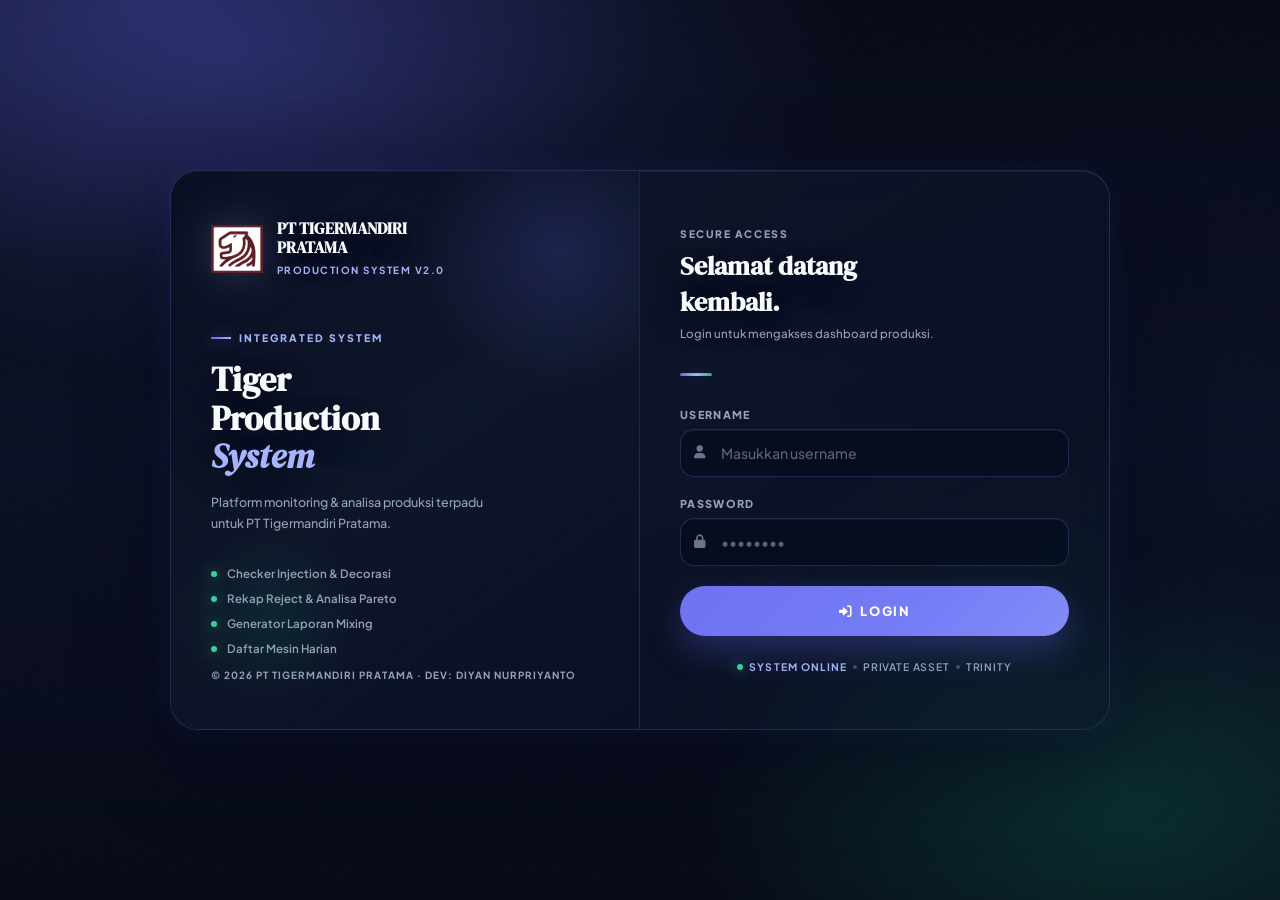
==== commit ce76ab21: "Add files via upload" ====
--- a/index.html
+++ b/index.html
@@ -5,7 +5,7 @@
     <meta name="viewport" content="width=device-width, initial-scale=1.0">
     <title>Login — Tiger Production System</title>
     <link rel="manifest" href="manifest.json">
-    <meta name="theme-color" content="#0D0C1A">
+    <meta name="theme-color" content="#070B18">
     <meta name="mobile-web-app-capable" content="yes">
     <meta name="apple-mobile-web-app-capable" content="yes">
     <meta name="apple-mobile-web-app-status-bar-style" content="black-translucent">
@@ -317,6 +317,201 @@
             .login-left { display: none; }
             .login-right { padding: 2rem 1.5rem; }
         }
+    
+        /* ═══════════════════════════════════════════
+           DARK INDIGO PREMIUM LOGIN — UNIFIED SKIN
+           Seragam dengan dashboard & production tools.
+           CSS-only polish, login logic untouched.
+        ═══════════════════════════════════════════ */
+        :root {
+            --bg: #070B18;
+            --surface: rgba(15, 23, 42, 0.88);
+            --surface-2: rgba(2, 6, 23, 0.38);
+            --border: rgba(129, 140, 248, 0.20);
+            --border-2: rgba(129, 140, 248, 0.34);
+            --indigo: #6366F1;
+            --indigo-2: #A5B4FC;
+            --indigo-dim: #4338CA;
+            --text: #F8FAFC;
+            --text-muted: #94A3B8;
+            --amber: #6366F1;
+            --amber-l: #A5B4FC;
+            --error-bg: rgba(248, 113, 113, 0.14);
+            --error-bd: rgba(248, 113, 113, 0.32);
+            --error-tx: #FCA5A5;
+        }
+
+        html { background: #070B18; }
+
+        body {
+            background:
+                radial-gradient(ellipse 70% 52% at 12% 0%, rgba(99,102,241,0.24), transparent 58%),
+                radial-gradient(ellipse 60% 46% at 88% 92%, rgba(16,185,129,0.10), transparent 56%),
+                linear-gradient(180deg, #070B18 0%, #0B1024 48%, #070B18 100%) !important;
+        }
+
+        body::before {
+            background:
+                radial-gradient(ellipse 80% 60% at 18% 6%, rgba(99,102,241,0.23) 0%, transparent 60%),
+                radial-gradient(ellipse 60% 50% at 88% 88%, rgba(16,185,129,0.10) 0%, transparent 55%),
+                radial-gradient(ellipse 42% 30% at 50% 50%, rgba(196,181,253,0.06) 0%, transparent 60%) !important;
+        }
+
+        body::after {
+            background-image: url("data:image/svg+xml,%3Csvg viewBox='0 0 256 256' xmlns='http://www.w3.org/2000/svg'%3E%3Cfilter id='noise'%3E%3CfeTurbulence type='fractalNoise' baseFrequency='0.85' numOctaves='4' stitchTiles='stitch'/%3E%3C/filter%3E%3Crect width='100%25' height='100%25' filter='url(%23noise)' opacity='0.08'/%3E%3C/svg%3E") !important;
+            background-size: auto !important;
+            opacity: 0.22;
+        }
+
+        .login-wrap {
+            max-width: 940px;
+            min-height: 560px;
+            background: linear-gradient(145deg, rgba(15,23,42,0.90), rgba(11,16,36,0.78)) !important;
+            border: 1px solid rgba(129,140,248,0.20) !important;
+            border-radius: 28px !important;
+            box-shadow:
+                0 30px 90px rgba(2,6,23,0.46),
+                0 0 34px rgba(99,102,241,0.12),
+                inset 0 1px 0 rgba(255,255,255,0.05) !important;
+            backdrop-filter: blur(18px);
+            -webkit-backdrop-filter: blur(18px);
+            isolation: isolate;
+        }
+
+        .login-wrap::before {
+            content: '';
+            position: absolute;
+            inset: -1px;
+            pointer-events: none;
+            background:
+                radial-gradient(circle at 14% 0%, rgba(99,102,241,0.18), transparent 32%),
+                radial-gradient(circle at 92% 112%, rgba(16,185,129,0.08), transparent 35%);
+            z-index: 0;
+        }
+
+        .login-left,
+        .login-right {
+            position: relative;
+            z-index: 1;
+        }
+
+        .login-left {
+            background: linear-gradient(145deg, rgba(5,8,22,0.72), rgba(15,23,42,0.82), rgba(11,16,36,0.78)) !important;
+            border-right: 1px solid rgba(129,140,248,0.18) !important;
+        }
+
+        .left-deco-1 { background: radial-gradient(circle, rgba(99,102,241,0.18) 0%, transparent 70%) !important; }
+        .left-deco-2 { background: radial-gradient(circle, rgba(16,185,129,0.10) 0%, transparent 70%) !important; }
+
+        .brand-logo img {
+            filter: drop-shadow(0 0 20px rgba(165,180,252,0.20)) brightness(1.08);
+        }
+
+        .brand-logo-text h2,
+        .hero-title,
+        .form-title {
+            color: #F8FAFC !important;
+            text-shadow: 0 12px 34px rgba(0,0,0,0.28);
+        }
+
+        .brand-logo-text span,
+        .hero-eyebrow,
+        .hero-title em,
+        .online-indicator {
+            color: #A5B4FC !important;
+        }
+
+        .hero-eyebrow::before {
+            background: linear-gradient(90deg, #6366F1, #A5B4FC) !important;
+            box-shadow: 0 0 16px rgba(165,180,252,0.55);
+        }
+
+        .hero-desc,
+        .feature-item,
+        .form-eyebrow,
+        .form-sub,
+        .field-label,
+        .form-footer span,
+        .left-footer {
+            color: #94A3B8 !important;
+        }
+
+        .feature-dot,
+        .pulse-dot {
+            background: #34D399 !important;
+            box-shadow: 0 0 14px rgba(52,211,153,0.70);
+        }
+
+        .divider {
+            background: linear-gradient(90deg, #6366F1, #A5B4FC, #10B981) !important;
+            box-shadow: 0 0 18px rgba(99,102,241,0.26);
+        }
+
+        .field-wrap input {
+            background: rgba(2,6,23,0.38) !important;
+            border: 1.5px solid rgba(129,140,248,0.22) !important;
+            color: #E2E8F0 !important;
+            border-radius: 14px !important;
+            box-shadow: inset 0 1px 0 rgba(255,255,255,0.04);
+            caret-color: #C7D2FE;
+        }
+
+        .field-wrap input::placeholder { color: rgba(148,163,184,0.58) !important; }
+
+        .field-wrap input:focus {
+            border-color: #A5B4FC !important;
+            background: rgba(15,23,42,0.76) !important;
+            box-shadow: 0 0 0 3px rgba(99,102,241,0.22), 0 0 24px rgba(99,102,241,0.18) !important;
+        }
+
+        .field-wrap i { color: rgba(148,163,184,0.70) !important; }
+        .field-wrap:focus-within i { color: #A5B4FC !important; }
+
+        .error-box {
+            background: rgba(248,113,113,0.14) !important;
+            border: 1px solid rgba(248,113,113,0.32) !important;
+            color: #FCA5A5 !important;
+            border-radius: 14px !important;
+        }
+
+        .btn-login {
+            background: linear-gradient(135deg, #6366F1, #818CF8) !important;
+            border-radius: 999px !important;
+            box-shadow: 0 14px 34px rgba(99,102,241,0.30);
+        }
+
+        .btn-login:hover {
+            background: linear-gradient(135deg, #4338CA, #6366F1) !important;
+            box-shadow: 0 18px 44px rgba(99,102,241,0.36) !important;
+        }
+
+        .form-footer .dot { background: rgba(129,140,248,0.42) !important; }
+
+        @media (max-width: 640px) {
+            body {
+                padding: 1rem;
+                align-items: center;
+                overflow-y: auto;
+            }
+
+            .login-wrap {
+                width: 100%;
+                border-radius: 24px !important;
+                min-height: auto;
+            }
+
+            .login-right {
+                padding: 2rem 1.35rem !important;
+            }
+
+            .form-title { font-size: 1.45rem; }
+
+            .form-footer {
+                flex-wrap: wrap;
+                line-height: 1.8;
+            }
+        }
+
     </style>
 </head>
 <body>
@@ -374,7 +569,7 @@
         <div class="field">
             <label class="field-label" for="password">Password</label>
             <div class="field-wrap">
-                <input type="password" id="password" placeholder="••••••••">
+                <input type="password" id="password" placeholder="••••••••" autocomplete="new-password" data-lpignore="true" data-form-type="other">
                 <i class="fas fa-lock"></i>
             </div>
         </div>
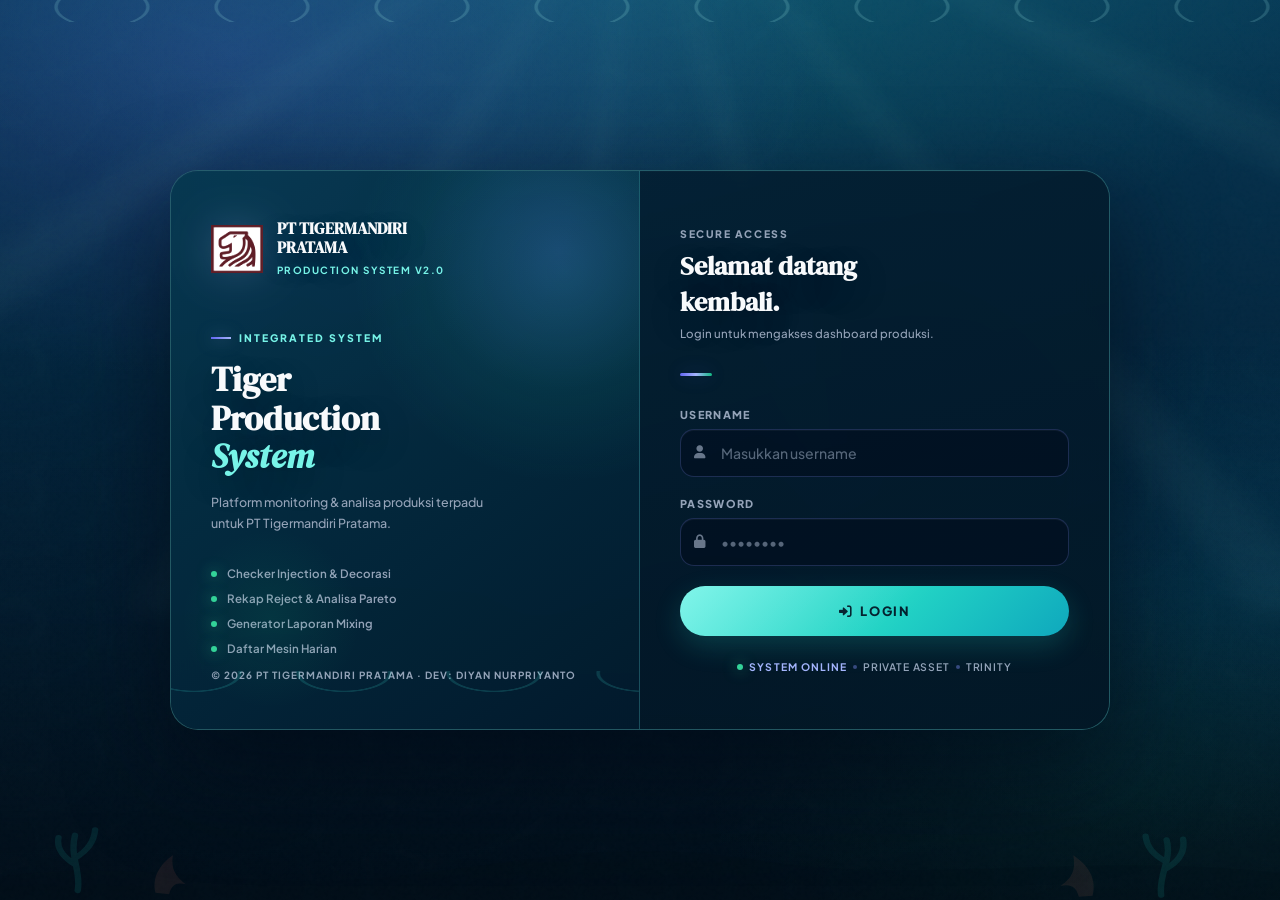
==== commit 80b2f73a: "Add files via upload" ====
--- a/index.html
+++ b/index.html
@@ -513,6 +513,8 @@
         }
 
     </style>
+    <link rel="stylesheet" href="ocean-theme.css">
+    <script src="ocean-scene.js" defer></script>
 </head>
 <body>
 
--- a/ocean-theme.css
+++ b/ocean-theme.css
@@ -0,0 +1,651 @@
+/*
+ * Tiger Production System — Ocean Industrial Design System
+ * Visual layer only: no application logic is changed here.
+ */
+
+:root {
+    --ocean-abyss: #020f1c;
+    --ocean-deep: #031c2f;
+    --ocean-navy: #063b5c;
+    --ocean-blue: #087ca7;
+    --ocean-aqua: #22d3c5;
+    --ocean-mint: #77f4e8;
+    --ocean-foam: #e9ffff;
+    --ocean-coral: #ff806a;
+    --ocean-sand: #ffd49a;
+    --ocean-panel: rgba(5, 35, 55, 0.78);
+    --ocean-panel-strong: rgba(5, 31, 49, 0.94);
+    --ocean-border: rgba(91, 226, 218, 0.25);
+    --ocean-border-strong: rgba(119, 244, 232, 0.48);
+    --ocean-shadow: 0 22px 65px rgba(0, 10, 24, 0.38);
+
+    /* Map the existing design tokens onto the ocean palette. */
+    --bg: var(--ocean-abyss);
+    --bg-main: var(--ocean-abyss);
+    --bg-sec: rgba(4, 31, 49, 0.94);
+    --app-bg: var(--ocean-abyss);
+    --surface: rgba(5, 31, 49, 0.88);
+    --surface-2: rgba(7, 50, 72, 0.82);
+    --card-bg: var(--ocean-panel);
+    --panel-bg: var(--ocean-panel);
+    --header-bg: rgba(2, 22, 36, 0.82);
+    --footer-bg: rgba(2, 22, 36, 0.9);
+    --install-bg: rgba(3, 27, 44, 0.96);
+    --border: var(--ocean-border);
+    --border-2: var(--ocean-border-strong);
+    --border-color: var(--ocean-border);
+    --card-border: var(--ocean-border);
+    --panel-border: var(--ocean-border);
+    --panel-border-strong: var(--ocean-border-strong);
+    --warm-gray: rgba(134, 214, 214, 0.17);
+    --warm-gray-2: rgba(134, 214, 214, 0.28);
+    --cream: var(--ocean-abyss);
+    --charcoal: var(--ocean-foam);
+    --charcoal-2: #b8dedf;
+    --text: var(--ocean-foam);
+    --text-primary: var(--ocean-foam);
+    --text-muted: #92bdc3;
+    --sand: #c1e9e9;
+    --amber: var(--ocean-aqua);
+    --amber-rgb: 34, 211, 197;
+    --amber-dark: #0b9f9c;
+    --amber-light: var(--ocean-mint);
+    --indigo: var(--ocean-blue);
+    --indigo-2: var(--ocean-aqua);
+    --indigo-dim: #08658a;
+    --indigo-line: var(--ocean-aqua);
+    --sage: #43d7a4;
+    --sage-rgb: 67, 215, 164;
+    --gold: var(--ocean-sand);
+    --gold-rgb: 255, 212, 154;
+    --glow-indigo: rgba(34, 211, 197, 0.28);
+    --glow-green: rgba(67, 215, 164, 0.14);
+}
+
+html {
+    color-scheme: dark;
+    min-height: 100%;
+    background: var(--ocean-abyss);
+}
+
+/* Re-declare mapped tokens for pages that set data-theme="dark" themselves. */
+html[data-theme="dark"] {
+    color-scheme: dark;
+    --cream: var(--ocean-abyss);
+    --bg: var(--ocean-abyss);
+    --bg-main: var(--ocean-abyss);
+    --app-bg: var(--ocean-abyss);
+    --surface: rgba(5, 31, 49, 0.88);
+    --surface-2: rgba(7, 50, 72, 0.82);
+    --card-bg: var(--ocean-panel);
+    --panel-bg: var(--ocean-panel);
+    --header-bg: rgba(2, 22, 36, 0.82);
+    --footer-bg: rgba(2, 22, 36, 0.9);
+    --install-bg: rgba(3, 27, 44, 0.96);
+    --charcoal: var(--ocean-foam);
+    --charcoal-2: #b8dedf;
+    --text: var(--ocean-foam);
+    --text-primary: var(--ocean-foam);
+    --text-muted: #92bdc3;
+    --sand: #c1e9e9;
+    --warm-gray: rgba(134, 214, 214, 0.17);
+    --warm-gray-2: rgba(134, 214, 214, 0.28);
+    --card-border: var(--ocean-border);
+    --panel-border: var(--ocean-border);
+    --panel-border-strong: var(--ocean-border-strong);
+    --amber: var(--ocean-aqua);
+    --amber-rgb: 34, 211, 197;
+    --amber-dark: #0b9f9c;
+    --amber-light: var(--ocean-mint);
+    --indigo: var(--ocean-blue);
+    --indigo-2: var(--ocean-aqua);
+    --indigo-dim: #08658a;
+    --indigo-line: var(--ocean-aqua);
+    --gold: var(--ocean-sand);
+    --gold-rgb: 255, 212, 154;
+}
+
+html[data-theme="light"] {
+    color-scheme: light;
+    --cream: #eafcfc;
+    --bg: #dff8f7;
+    --bg-main: #dff8f7;
+    --app-bg: #dff8f7;
+    --surface: rgba(255, 255, 255, 0.88);
+    --surface-2: rgba(235, 253, 252, 0.94);
+    --card-bg: rgba(255, 255, 255, 0.82);
+    --panel-bg: rgba(255, 255, 255, 0.82);
+    --header-bg: rgba(3, 48, 72, 0.9);
+    --footer-bg: rgba(3, 48, 72, 0.92);
+    --charcoal: #07354a;
+    --charcoal-2: #1a5868;
+    --text: #07354a;
+    --text-primary: #07354a;
+    --text-muted: #477786;
+    --sand: #dff8f7;
+    --warm-gray: rgba(8, 124, 167, 0.14);
+    --warm-gray-2: rgba(8, 124, 167, 0.24);
+    --ocean-panel: rgba(255, 255, 255, 0.82);
+    --ocean-panel-strong: rgba(248, 255, 255, 0.96);
+    --ocean-border: rgba(8, 124, 167, 0.2);
+    --ocean-border-strong: rgba(8, 124, 167, 0.38);
+    --ocean-shadow: 0 22px 55px rgba(5, 87, 112, 0.16);
+}
+
+* {
+    scrollbar-color: rgba(34, 211, 197, 0.55) rgba(2, 20, 33, 0.6);
+}
+
+body {
+    position: relative;
+    isolation: isolate;
+    min-height: 100vh;
+    color: var(--text-primary, var(--ocean-foam));
+    background:
+        radial-gradient(ellipse 95% 54% at 50% -5%, rgba(51, 220, 219, 0.2), transparent 64%),
+        radial-gradient(ellipse 65% 44% at 100% 65%, rgba(8, 124, 167, 0.22), transparent 66%),
+        linear-gradient(180deg, #063653 0%, #04253d 42%, #02121f 100%) fixed !important;
+}
+
+html[data-theme="light"] body {
+    color: #07354a;
+    background:
+        radial-gradient(ellipse 100% 60% at 50% -10%, rgba(255,255,255,0.9), transparent 64%),
+        radial-gradient(ellipse 75% 50% at 100% 65%, rgba(34, 211, 197, 0.18), transparent 65%),
+        linear-gradient(180deg, #b9f2f1 0%, #dff9f7 48%, #eefdfc 100%) fixed !important;
+}
+
+body > *:not(#ocean-scene) {
+    position: relative;
+    z-index: 2;
+}
+
+/* Decorative underwater scene */
+#ocean-scene {
+    position: fixed;
+    inset: 0;
+    z-index: 0;
+    overflow: hidden;
+    pointer-events: none;
+    contain: strict;
+}
+
+.ocean-caustics {
+    position: absolute;
+    inset: -20%;
+    opacity: 0.16;
+    background-image:
+        repeating-radial-gradient(ellipse at 30% 18%, transparent 0 24px, rgba(151, 255, 246, 0.18) 25px 27px, transparent 28px 58px),
+        repeating-radial-gradient(ellipse at 70% 22%, transparent 0 34px, rgba(118, 238, 236, 0.12) 35px 37px, transparent 38px 75px);
+    background-size: 210px 130px, 280px 160px;
+    filter: blur(5px);
+    animation: oceanCaustics 20s linear infinite;
+}
+
+.ocean-rays {
+    position: absolute;
+    inset: -10% -16% auto;
+    height: 78vh;
+    opacity: 0.22;
+    background: repeating-conic-gradient(from 250deg at 50% -10%, transparent 0deg 7deg, rgba(178, 255, 248, 0.19) 8deg 11deg, transparent 12deg 24deg);
+    filter: blur(12px);
+    transform-origin: top center;
+    animation: oceanRays 13s ease-in-out infinite alternate;
+}
+
+.ocean-surface {
+    position: absolute;
+    left: -10%;
+    top: -48px;
+    width: 120%;
+    height: 110px;
+    opacity: 0.68;
+    background:
+        radial-gradient(70px 30px at 70px 55px, transparent 62%, rgba(172,255,247,0.24) 64% 67%, transparent 69%) 0 0 / 160px 70px repeat-x;
+    animation: oceanSurface 9s linear infinite;
+}
+
+.ocean-depth {
+    position: absolute;
+    inset: 0;
+    background: linear-gradient(180deg, transparent 0 38%, rgba(1, 12, 24, 0.12) 66%, rgba(0, 8, 16, 0.42) 100%);
+}
+
+.ocean-bubble {
+    position: absolute;
+    bottom: -44px;
+    width: var(--bubble-size, 10px);
+    height: var(--bubble-size, 10px);
+    left: var(--bubble-left, 50%);
+    border: 1px solid rgba(192, 255, 250, 0.55);
+    border-radius: 50%;
+    box-shadow: inset 2px 2px 4px rgba(255,255,255,0.16), 0 0 8px rgba(59, 220, 219, 0.12);
+    opacity: 0;
+    animation: oceanBubble var(--bubble-duration, 12s) ease-in infinite;
+    animation-delay: var(--bubble-delay, 0s);
+}
+
+.ocean-bubble::after {
+    content: '';
+    position: absolute;
+    width: 28%;
+    height: 28%;
+    left: 20%;
+    top: 16%;
+    border-radius: 50%;
+    background: rgba(255,255,255,0.6);
+}
+
+.ocean-creature {
+    position: absolute;
+    color: rgba(112, 235, 224, 0.2);
+    filter: drop-shadow(0 10px 14px rgba(0,0,0,0.18));
+    will-change: transform;
+}
+
+.ocean-creature svg { display: block; width: 100%; height: auto; }
+
+.ocean-fish-one {
+    width: 78px;
+    top: 22%;
+    left: -110px;
+    animation: oceanSwimRight 26s linear 1s infinite;
+}
+
+.ocean-fish-two {
+    width: 52px;
+    top: 64%;
+    right: -90px;
+    color: rgba(255, 212, 154, 0.2);
+    animation: oceanSwimLeft 31s linear 7s infinite;
+}
+
+.ocean-manta {
+    width: 190px;
+    top: 10%;
+    right: -240px;
+    color: rgba(82, 202, 204, 0.12);
+    animation: oceanManta 42s linear 2s infinite;
+}
+
+.ocean-jelly {
+    width: 54px;
+    left: 9%;
+    bottom: -120px;
+    color: rgba(132, 240, 230, 0.18);
+    animation: oceanJelly 21s ease-in-out 4s infinite;
+}
+
+.ocean-seabed {
+    position: absolute;
+    left: 0;
+    right: 0;
+    bottom: -2px;
+    height: 92px;
+    opacity: 0.3;
+}
+
+.ocean-seabed svg { width: 100%; height: 100%; display: block; }
+
+body.ocean-page--workspace #ocean-scene { opacity: 0.54; }
+body.ocean-page--workspace .ocean-manta,
+body.ocean-page--workspace .ocean-jelly,
+body.ocean-page--workspace .ocean-seabed { display: none; }
+body.ocean-page--workspace .ocean-caustics { opacity: 0.08; }
+
+/* Glass panels and cards */
+.login-wrap,
+.main-card,
+.card,
+.header-card,
+.result-card,
+.chart-card,
+.app-card,
+.stat-card,
+.wc-card,
+.problem-card,
+.modal-content,
+.brand-card,
+.upload-section,
+.table-container {
+    border-color: var(--ocean-border) !important;
+    box-shadow: var(--ocean-shadow) !important;
+}
+
+.main-card,
+.card,
+.header-card,
+.result-card,
+.chart-card,
+.wc-card,
+.modal-content,
+.brand-card,
+.upload-section {
+    background: linear-gradient(145deg, rgba(7, 47, 69, 0.88), rgba(3, 28, 46, 0.82)) !important;
+    backdrop-filter: blur(18px);
+    -webkit-backdrop-filter: blur(18px);
+}
+
+html[data-theme="light"] .main-card,
+html[data-theme="light"] .card,
+html[data-theme="light"] .header-card,
+html[data-theme="light"] .result-card,
+html[data-theme="light"] .chart-card,
+html[data-theme="light"] .wc-card,
+html[data-theme="light"] .modal-content,
+html[data-theme="light"] .brand-card,
+html[data-theme="light"] .upload-section {
+    background: linear-gradient(145deg, rgba(255,255,255,0.9), rgba(234,252,252,0.82)) !important;
+}
+
+/* Login gets the richest underwater treatment. */
+body.ocean-page--login .login-wrap {
+    background: rgba(3, 28, 46, 0.72) !important;
+    border: 1px solid rgba(119, 244, 232, 0.28) !important;
+    box-shadow: 0 36px 100px rgba(0, 9, 20, 0.6), inset 0 1px 0 rgba(255,255,255,0.06) !important;
+    backdrop-filter: blur(20px);
+    -webkit-backdrop-filter: blur(20px);
+}
+
+body.ocean-page--login .login-left {
+    background:
+        radial-gradient(circle at 84% 18%, rgba(34, 211, 197, 0.17), transparent 35%),
+        linear-gradient(145deg, rgba(5, 59, 82, 0.85), rgba(2, 26, 44, 0.86)) !important;
+    border-right-color: rgba(119, 244, 232, 0.2) !important;
+}
+
+body.ocean-page--login .login-left::after {
+    content: '';
+    position: absolute;
+    left: -10%;
+    right: -10%;
+    bottom: -38px;
+    height: 96px;
+    background: radial-gradient(70px 28px at 70px 2px, transparent 62%, rgba(55, 219, 207, 0.17) 64% 67%, transparent 69%) 0 0 / 150px 70px repeat-x;
+    animation: oceanSurface 10s linear infinite reverse;
+}
+
+body.ocean-page--login .login-right {
+    background: linear-gradient(165deg, rgba(4, 32, 51, 0.7), rgba(2, 21, 36, 0.84));
+}
+
+body.ocean-page--login .hero-title em,
+body.ocean-page--login .brand-logo-text span,
+body.ocean-page--login .hero-eyebrow {
+    color: var(--ocean-mint) !important;
+}
+
+/* Header, headings and navigational controls */
+header,
+.site-header {
+    background: rgba(2, 26, 43, 0.82) !important;
+    border-color: rgba(119, 244, 232, 0.27) !important;
+    backdrop-filter: blur(20px);
+    -webkit-backdrop-filter: blur(20px);
+}
+
+header::after,
+.site-header::after {
+    background: linear-gradient(90deg, transparent, var(--ocean-blue), var(--ocean-mint), transparent) !important;
+}
+
+h1, h2, h3, h4,
+.app-title,
+.header-title,
+.card-title,
+.form-title,
+.hero-title {
+    text-wrap: balance;
+}
+
+.section-header,
+.wc-header,
+.result-wc-header,
+.card-header {
+    border-color: rgba(119, 244, 232, 0.24) !important;
+}
+
+.section-header.amber,
+.section-header.gold,
+.wc-header,
+.result-wc-header {
+    background: linear-gradient(90deg, rgba(8, 124, 167, 0.22), rgba(34, 211, 197, 0.08)) !important;
+    color: var(--ocean-foam) !important;
+}
+
+html[data-theme="light"] .section-header.amber,
+html[data-theme="light"] .section-header.gold,
+html[data-theme="light"] .wc-header,
+html[data-theme="light"] .result-wc-header {
+    color: #07354a !important;
+}
+
+/* Inputs remain crisp and readable over the animated background. */
+input,
+select,
+textarea,
+.file-label,
+.file-input-label {
+    color: var(--ocean-foam) !important;
+    background-color: rgba(1, 22, 37, 0.72) !important;
+    border-color: rgba(119, 244, 232, 0.23) !important;
+}
+
+input::placeholder,
+textarea::placeholder { color: rgba(184, 222, 223, 0.55) !important; }
+
+input:focus,
+select:focus,
+textarea:focus {
+    border-color: var(--ocean-aqua) !important;
+    box-shadow: 0 0 0 3px rgba(34, 211, 197, 0.14) !important;
+    outline: none;
+}
+
+html[data-theme="light"] input,
+html[data-theme="light"] select,
+html[data-theme="light"] textarea,
+html[data-theme="light"] .file-label,
+html[data-theme="light"] .file-input-label {
+    color: #07354a !important;
+    background-color: rgba(255,255,255,0.8) !important;
+}
+
+/* Primary actions carry the vivid aqua accent; danger semantics stay red. */
+.btn-login,
+.btn-primary,
+.btn-process,
+.btn-generate,
+.btn-upload,
+.btn-download,
+.btn-excel,
+.btn-confirm,
+.cta-btn,
+.file-btn,
+.add-row-btn,
+.mode-btn.active,
+.tab-btn.active,
+.wcnav-btn.active {
+    color: #02202d !important;
+    background: linear-gradient(135deg, var(--ocean-mint), var(--ocean-aqua) 55%, #0fa8bd) !important;
+    border-color: rgba(119,244,232,0.62) !important;
+    box-shadow: 0 10px 28px rgba(34, 211, 197, 0.2) !important;
+}
+
+.btn-login:hover,
+.btn-primary:hover,
+.btn-process:hover,
+.btn-generate:hover,
+.btn-upload:hover,
+.btn-download:hover,
+.btn-excel:hover,
+.cta-btn:hover,
+.file-btn:hover {
+    filter: brightness(1.06);
+    transform: translateY(-2px);
+    box-shadow: 0 14px 34px rgba(34, 211, 197, 0.3) !important;
+}
+
+.btn-back,
+.back-btn,
+.btn-theme,
+.btn-logout,
+.btn-copy,
+.btn-note,
+.btn-reset,
+.btn-reset-input,
+.btn-cancel,
+.btn-mgmt,
+.btn-backup,
+.mini-action-btn,
+.management-btns button {
+    color: var(--ocean-foam) !important;
+    background: rgba(5, 50, 71, 0.7) !important;
+    border-color: rgba(119, 244, 232, 0.26) !important;
+}
+
+html[data-theme="light"] .btn-back,
+html[data-theme="light"] .back-btn,
+html[data-theme="light"] .btn-theme,
+html[data-theme="light"] .btn-copy,
+html[data-theme="light"] .btn-note,
+html[data-theme="light"] .btn-reset,
+html[data-theme="light"] .btn-reset-input,
+html[data-theme="light"] .btn-cancel,
+html[data-theme="light"] .btn-mgmt,
+html[data-theme="light"] .btn-backup,
+html[data-theme="light"] .mini-action-btn,
+html[data-theme="light"] .management-btns button {
+    color: #07354a !important;
+    background: rgba(255,255,255,0.74) !important;
+}
+
+.btn-danger,
+.btn-del-brand,
+.btn-del-part { background: rgba(185, 43, 55, 0.9) !important; color: #fff !important; }
+
+/* Tables */
+.table-container {
+    overflow: auto;
+    background: rgba(2, 24, 39, 0.48) !important;
+    backdrop-filter: blur(12px);
+    -webkit-backdrop-filter: blur(12px);
+}
+
+table { border-color: rgba(119, 244, 232, 0.18) !important; }
+thead th {
+    color: var(--ocean-foam) !important;
+    background: rgba(3, 45, 65, 0.96) !important;
+    border-color: rgba(119, 244, 232, 0.2) !important;
+}
+tbody td {
+    color: var(--ocean-foam) !important;
+    background: rgba(3, 29, 47, 0.72) !important;
+    border-color: rgba(119, 244, 232, 0.12) !important;
+}
+tbody tr:hover td { background: rgba(8, 81, 99, 0.7) !important; }
+
+html[data-theme="light"] .table-container { background: rgba(255,255,255,0.64) !important; }
+html[data-theme="light"] thead th { color: #fff !important; background: #075f7f !important; }
+html[data-theme="light"] tbody td { color: #07354a !important; background: rgba(255,255,255,0.78) !important; }
+html[data-theme="light"] tbody tr:hover td { background: rgba(205, 248, 244, 0.95) !important; }
+
+/* Dashboard marine cards */
+body.ocean-page--dashboard .app-card {
+    background:
+        radial-gradient(circle at 86% 16%, rgba(var(--card-accent-rgb), 0.16), transparent 28%),
+        linear-gradient(145deg, rgba(6, 52, 74, 0.9), rgba(2, 29, 47, 0.8)) !important;
+    border-color: rgba(119, 244, 232, 0.2) !important;
+}
+
+body.ocean-page--dashboard .app-card:hover {
+    border-color: rgba(119, 244, 232, 0.55) !important;
+    box-shadow: 0 28px 70px rgba(0, 12, 27, 0.5), 0 0 32px rgba(34, 211, 197, 0.14) !important;
+}
+
+body.ocean-page--dashboard .card-icon {
+    color: var(--ocean-mint) !important;
+    background: rgba(34, 211, 197, 0.11) !important;
+    border-color: rgba(119, 244, 232, 0.22) !important;
+}
+
+body.ocean-page--dashboard .card-cta { color: var(--ocean-mint) !important; }
+
+/* Existing status colours keep their meaning. */
+.green, .success, .row-green td { --status-accent: #43d7a4; }
+.red, .danger, .row-red td { --status-accent: #ff6878; }
+.yellow, .warning { --status-accent: #ffd166; }
+
+@keyframes oceanCaustics {
+    0% { transform: translate3d(-3%, -2%, 0) rotate(0.01deg) scale(1.04); }
+    50% { transform: translate3d(4%, 3%, 0) rotate(1deg) scale(1.1); }
+    100% { transform: translate3d(-3%, -2%, 0) rotate(0.01deg) scale(1.04); }
+}
+
+@keyframes oceanRays {
+    from { transform: rotate(-2deg) scaleX(0.96); opacity: 0.14; }
+    to { transform: rotate(3deg) scaleX(1.06); opacity: 0.28; }
+}
+
+@keyframes oceanSurface {
+    to { transform: translateX(160px); }
+}
+
+@keyframes oceanBubble {
+    0% { transform: translate3d(0, 0, 0) scale(0.65); opacity: 0; }
+    12% { opacity: 0.52; }
+    48% { transform: translate3d(20px, -48vh, 0) scale(0.88); }
+    78% { opacity: 0.35; }
+    100% { transform: translate3d(-12px, -112vh, 0) scale(1.16); opacity: 0; }
+}
+
+@keyframes oceanSwimRight {
+    0% { transform: translate3d(0, 0, 0) scaleX(1); }
+    25% { transform: translate3d(32vw, 12px, 0) scaleX(1); }
+    55% { transform: translate3d(70vw, -16px, 0) scaleX(1); }
+    100% { transform: translate3d(calc(100vw + 210px), 8px, 0) scaleX(1); }
+}
+
+@keyframes oceanSwimLeft {
+    0% { transform: translate3d(0, 0, 0) scaleX(-1); }
+    48% { transform: translate3d(-56vw, 20px, 0) scaleX(-1); }
+    100% { transform: translate3d(calc(-100vw - 190px), -8px, 0) scaleX(-1); }
+}
+
+@keyframes oceanManta {
+    0% { transform: translate3d(0, 0, 0) rotate(-4deg) scaleX(-1); }
+    45% { transform: translate3d(-56vw, 70px, 0) rotate(2deg) scaleX(-1); }
+    100% { transform: translate3d(calc(-100vw - 360px), -30px, 0) rotate(-3deg) scaleX(-1); }
+}
+
+@keyframes oceanJelly {
+    0% { transform: translate3d(0, 0, 0) rotate(-3deg); opacity: 0; }
+    14% { opacity: 1; }
+    48% { transform: translate3d(28px, -54vh, 0) rotate(5deg); }
+    100% { transform: translate3d(-15px, -120vh, 0) rotate(-4deg); opacity: 0; }
+}
+
+@media (max-width: 760px) {
+    .ocean-manta { width: 130px; opacity: 0.65; }
+    .ocean-fish-one { width: 58px; }
+    .ocean-fish-two { width: 42px; }
+    .ocean-jelly { width: 42px; }
+    .ocean-seabed { height: 70px; }
+    .ocean-rays { opacity: 0.14; }
+    body.ocean-page--workspace .ocean-creature { display: none; }
+}
+
+@media (prefers-reduced-motion: reduce) {
+    #ocean-scene *,
+    body.ocean-page--login .login-left::after {
+        animation: none !important;
+    }
+    .ocean-creature { display: none; }
+    .ocean-bubble { opacity: 0.16; }
+}
+
+@media print {
+    #ocean-scene { display: none !important; }
+    body { background: #fff !important; color: #111 !important; }
+    body > *:not(#ocean-scene) { z-index: auto; }
+}
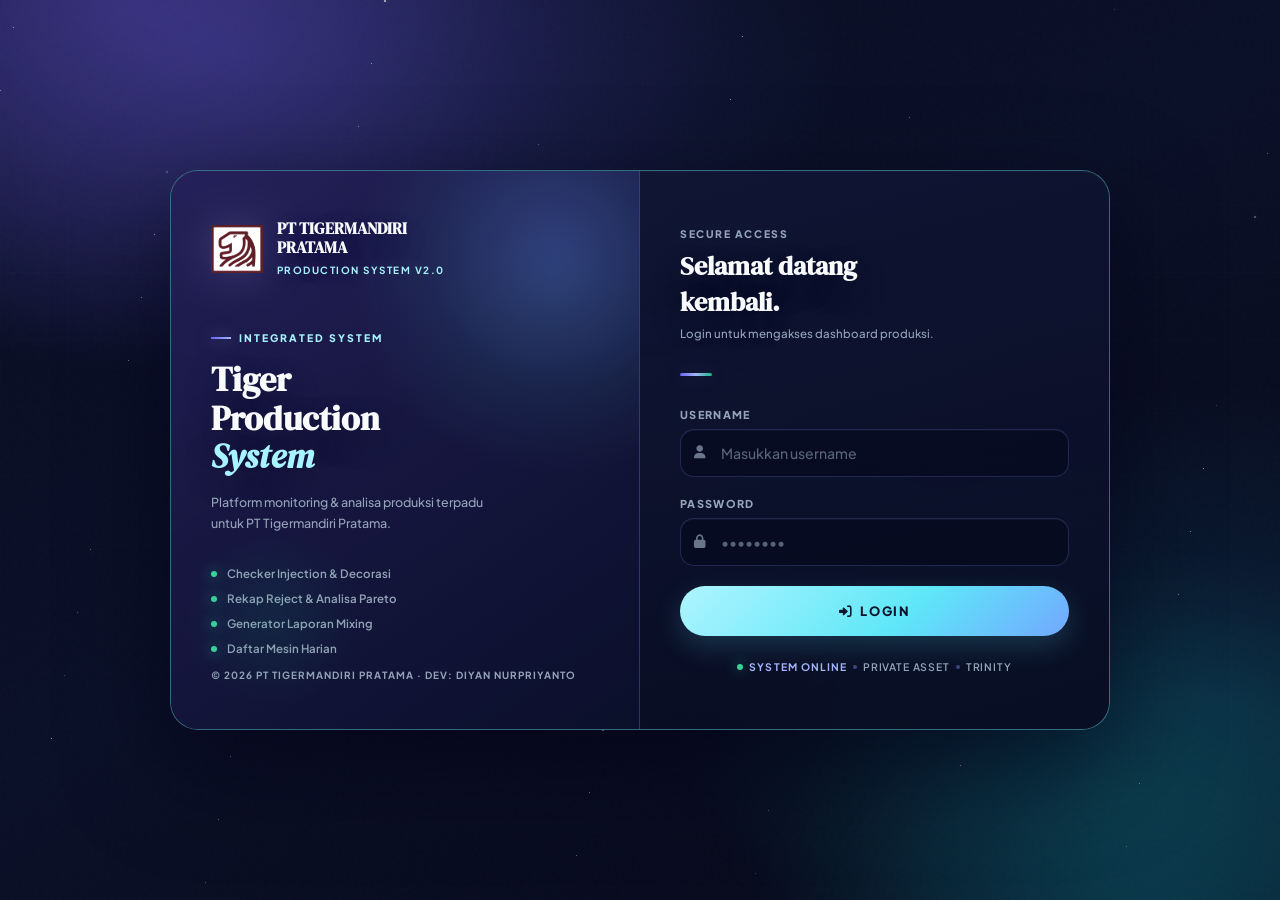
==== commit 5597c020: "replace ocean theme with industrial space theme" ====
--- a/index.html
+++ b/index.html
@@ -513,8 +513,8 @@
         }
 
     </style>
-    <link rel="stylesheet" href="ocean-theme.css">
-    <script src="ocean-scene.js" defer></script>
+<link rel="stylesheet" href="space-theme.css">
+<script src="space-scene.js" defer></script>
 </head>
 <body>
 
--- a/space-theme.css
+++ b/space-theme.css
@@ -0,0 +1,89 @@
+/* Tiger Production System — Industrial Space Command Center. Visual layer only. */
+:root {
+    --space-void: #080b1c;
+    --space-deep: #0d1230;
+    --space-panel: rgba(17, 24, 55, .84);
+    --space-panel-strong: rgba(11, 16, 40, .94);
+    --space-cyan: #5ee7f7;
+    --space-cyan-bright: #a7f3ff;
+    --space-violet: #a78bfa;
+    --space-blue: #6da8ff;
+    --space-text: #f1f5ff;
+    --space-muted: #aebbd5;
+    --space-border: rgba(148, 163, 255, .22);
+    --space-border-strong: rgba(111, 232, 247, .42);
+    --space-shadow: 0 22px 65px rgba(0, 0, 20, .38);
+
+    --bg: var(--space-void); --bg-main: var(--space-void); --bg-sec: var(--space-panel-strong); --app-bg: var(--space-void);
+    --surface: var(--space-panel); --surface-2: rgba(28, 38, 80, .82); --card-bg: var(--space-panel); --panel-bg: var(--space-panel);
+    --header-bg: rgba(8, 11, 28, .82); --footer-bg: rgba(8, 11, 28, .92); --install-bg: rgba(11, 16, 40, .96);
+    --border: var(--space-border); --border-2: var(--space-border-strong); --border-color: var(--space-border); --card-border: var(--space-border); --panel-border: var(--space-border); --panel-border-strong: var(--space-border-strong);
+    --cream: var(--space-void); --charcoal: var(--space-text); --charcoal-2: #c4cde3; --text: var(--space-text); --text-primary: var(--space-text); --text-muted: var(--space-muted);
+    --sand: #dce6fb; --warm-gray: rgba(157, 177, 231, .16); --warm-gray-2: rgba(157, 177, 231, .28);
+    --amber: var(--space-cyan); --amber-rgb: 94, 231, 247; --amber-dark: #24b8d2; --amber-light: var(--space-cyan-bright); --indigo: var(--space-violet); --indigo-2: var(--space-cyan); --indigo-dim: #6573d9; --indigo-line: var(--space-cyan);
+    --sage: #4dd6a2; --sage-rgb: 77, 214, 162; --gold: #f6cf76; --gold-rgb: 246, 207, 118; --glow-indigo: rgba(94, 231, 247, .22); --glow-green: rgba(77, 214, 162, .14);
+    /* Compatibility aliases for page-local presentation rules. */
+    --ocean-abyss: var(--space-void); --ocean-deep: var(--space-deep); --ocean-navy: #172351; --ocean-blue: var(--space-blue); --ocean-aqua: var(--space-cyan); --ocean-mint: var(--space-cyan-bright); --ocean-foam: var(--space-text); --ocean-panel: var(--space-panel); --ocean-panel-strong: var(--space-panel-strong); --ocean-border: var(--space-border); --ocean-border-strong: var(--space-border-strong); --ocean-shadow: var(--space-shadow);
+}
+html { color-scheme: dark; min-height: 100%; background: var(--space-void); }
+html[data-theme="dark"] { color-scheme: dark; }
+html[data-theme="light"] {
+    color-scheme: light; --space-void: #edf2fa; --space-deep: #dce5f5; --space-panel: rgba(255,255,255,.82); --space-panel-strong: rgba(249,251,255,.95); --space-text: #17223f; --space-muted: #53637f; --space-border: rgba(87, 103, 183, .2); --space-border-strong: rgba(68, 170, 216, .38); --space-shadow: 0 20px 55px rgba(69, 88, 151, .14); --header-bg: rgba(245,248,255,.84); --footer-bg: rgba(232,238,250,.94); --cream: #edf2fa;
+}
+* { scrollbar-color: rgba(94,231,247,.5) rgba(8,11,28,.55); }
+body { position:relative; isolation:isolate; min-height:100vh; color:var(--text-primary, var(--space-text)); background: radial-gradient(ellipse 76% 64% at 10% 0%, rgba(93,76,194,.24), transparent 62%), radial-gradient(ellipse 65% 52% at 96% 78%, rgba(25,154,210,.16), transparent 68%), linear-gradient(150deg,#090d23 0%,#0a1028 48%,#060817 100%) fixed !important; }
+html[data-theme="light"] body { background: radial-gradient(ellipse 76% 64% at 10% 0%,rgba(170,156,243,.22),transparent 62%), radial-gradient(ellipse 65% 52% at 96% 78%,rgba(94,231,247,.17),transparent 68%), linear-gradient(150deg,#f6f8fe,#e7edf8 100%) fixed !important; }
+body > *:not(#space-scene) { position:relative; z-index:2; }
+#space-scene { position:fixed; inset:0; overflow:hidden; pointer-events:none; z-index:0; contain:strict; }
+.space-nebula { position:absolute; width:70vmax; height:58vmax; border-radius:50%; filter:blur(42px); opacity:.22; animation:spaceBreathe 20s ease-in-out infinite alternate; }
+.space-nebula--violet { top:-32vmax; left:-22vmax; background:radial-gradient(circle, #7658df 0%, transparent 66%); }
+.space-nebula--cyan { bottom:-35vmax; right:-25vmax; background:radial-gradient(circle, #15bfe5 0%, transparent 66%); animation-delay:-8s; }
+.space-grid { position:absolute; inset:0; opacity:.055; background-image:linear-gradient(rgba(152,175,255,.25) 1px,transparent 1px),linear-gradient(90deg,rgba(152,175,255,.25) 1px,transparent 1px); background-size:68px 68px; mask-image:linear-gradient(to bottom,transparent,black 28%,transparent 94%); }
+.space-stars { position:absolute; inset:0; }
+.space-star { position:absolute; left:var(--star-x); top:var(--star-y); width:var(--star-size); height:var(--star-size); border-radius:50%; background:#eaf8ff; opacity:var(--star-opacity); box-shadow:0 0 5px rgba(167,243,255,.6); }
+.space-star--twinkle { animation:spaceTwinkle 5s ease-in-out var(--star-delay) infinite; }
+.login-wrap,.main-card,.card,.header-card,.result-card,.chart-card,.app-card,.stat-card,.wc-card,.problem-card,.modal-content,.brand-card,.upload-section,.table-container { border-color:var(--space-border) !important; box-shadow:var(--space-shadow) !important; }
+.main-card,.card,.header-card,.result-card,.chart-card,.wc-card,.modal-content,.brand-card,.upload-section { background:linear-gradient(145deg,rgba(27,35,76,.9),rgba(12,18,45,.86)) !important; backdrop-filter:blur(16px); -webkit-backdrop-filter:blur(16px); }
+html[data-theme="light"] .main-card,html[data-theme="light"] .card,html[data-theme="light"] .header-card,html[data-theme="light"] .result-card,html[data-theme="light"] .chart-card,html[data-theme="light"] .wc-card,html[data-theme="light"] .modal-content,html[data-theme="light"] .brand-card,html[data-theme="light"] .upload-section { background:linear-gradient(145deg,rgba(255,255,255,.92),rgba(239,244,253,.84)) !important; }
+body.space-page--login .login-wrap { background:rgba(11,16,40,.75) !important; border:1px solid var(--space-border-strong) !important; box-shadow:0 36px 100px rgba(0,0,22,.56),inset 0 1px 0 rgba(255,255,255,.08) !important; backdrop-filter:blur(20px); }
+body.space-page--login .login-left { background:radial-gradient(circle at 82% 18%,rgba(94,231,247,.16),transparent 34%),linear-gradient(145deg,rgba(38,32,91,.86),rgba(10,16,43,.9)) !important; border-right-color:var(--space-border) !important; }
+body.space-page--login .login-right { background:linear-gradient(165deg,rgba(18,24,57,.7),rgba(8,12,33,.86)); }
+body.space-page--login .hero-title em,body.space-page--login .brand-logo-text span,body.space-page--login .hero-eyebrow { color:var(--space-cyan-bright) !important; }
+header,.site-header { background:linear-gradient(100deg,rgba(10,14,37,.9),rgba(23,22,62,.8)) !important; border-color:var(--space-border) !important; backdrop-filter:blur(20px); -webkit-backdrop-filter:blur(20px); }
+header::after,.site-header::after { background:linear-gradient(90deg,transparent,var(--space-violet),var(--space-cyan),transparent) !important; }
+.section-header,.wc-header,.result-wc-header,.card-header { border-color:var(--space-border) !important; }
+.section-header.amber,.section-header.gold,.wc-header,.result-wc-header { background:linear-gradient(90deg,rgba(100,82,200,.25),rgba(94,231,247,.08)) !important; color:var(--space-text) !important; }
+input,select,textarea,.file-label,.file-input-label { color:var(--space-text) !important; background-color:rgba(7,12,34,.7) !important; border-color:var(--space-border) !important; }
+input::placeholder,textarea::placeholder { color:rgba(202,213,239,.58) !important; }
+input:focus,select:focus,textarea:focus { border-color:var(--space-cyan) !important; box-shadow:0 0 0 3px rgba(94,231,247,.14) !important; outline:none; }
+html[data-theme="light"] input,html[data-theme="light"] select,html[data-theme="light"] textarea,html[data-theme="light"] .file-label,html[data-theme="light"] .file-input-label { color:#17223f !important; background-color:rgba(255,255,255,.82) !important; }
+.btn-login,.btn-primary,.btn-process,.btn-generate,.btn-upload,.btn-download,.btn-excel,.btn-confirm,.cta-btn,.file-btn,.add-row-btn,.mode-btn.active,.tab-btn.active,.wcnav-btn.active { color:#071229 !important; background:linear-gradient(135deg,var(--space-cyan-bright),var(--space-cyan) 58%,#72a8ff) !important; border-color:rgba(167,243,255,.64) !important; box-shadow:0 10px 28px rgba(94,231,247,.18) !important; }
+.btn-login:hover,.btn-primary:hover,.btn-process:hover,.btn-generate:hover,.btn-upload:hover,.btn-download:hover,.btn-excel:hover,.cta-btn:hover,.file-btn:hover { filter:brightness(1.05); transform:translateY(-2px); box-shadow:0 14px 34px rgba(94,231,247,.28) !important; }
+.btn-back,.back-btn,.btn-theme,.btn-logout,.btn-copy,.btn-note,.btn-reset,.btn-reset-input,.btn-cancel,.btn-mgmt,.btn-backup,.mini-action-btn,.management-btns button { color:var(--space-text) !important; background:rgba(27,35,76,.7) !important; border-color:var(--space-border) !important; }
+html[data-theme="light"] .btn-back,html[data-theme="light"] .back-btn,html[data-theme="light"] .btn-theme,html[data-theme="light"] .btn-copy,html[data-theme="light"] .btn-note,html[data-theme="light"] .btn-reset,html[data-theme="light"] .btn-reset-input,html[data-theme="light"] .btn-cancel,html[data-theme="light"] .btn-mgmt,html[data-theme="light"] .btn-backup,html[data-theme="light"] .mini-action-btn,html[data-theme="light"] .management-btns button { color:#17223f !important; background:rgba(255,255,255,.78) !important; }
+.btn-danger,.btn-del-brand,.btn-del-part { background:rgba(190,54,76,.92) !important; color:#fff !important; }
+.table-container { overflow:auto; background:rgba(8,12,32,.52) !important; backdrop-filter:blur(10px); }
+table { border-color:rgba(155,175,255,.16) !important; } thead th { color:var(--space-text) !important; background:rgba(26,34,75,.96) !important; border-color:rgba(155,175,255,.22) !important; } tbody td { color:var(--space-text) !important; background:rgba(13,19,48,.75) !important; border-color:rgba(155,175,255,.12) !important; } tbody tr:nth-child(even) td { background:rgba(18,25,59,.72) !important; } tbody tr:hover td { background:rgba(39,53,105,.78) !important; }
+html[data-theme="light"] .table-container { background:rgba(255,255,255,.66) !important; } html[data-theme="light"] thead th { color:#fff !important; background:#303a79 !important; } html[data-theme="light"] tbody td { color:#17223f !important; background:rgba(255,255,255,.82) !important; } html[data-theme="light"] tbody tr:nth-child(even) td { background:rgba(239,244,253,.92) !important; } html[data-theme="light"] tbody tr:hover td { background:rgba(218,242,251,.95) !important; }
+body.space-page--dashboard .app-card { background:radial-gradient(circle at 86% 16%,rgba(var(--card-accent-rgb),.14),transparent 29%),linear-gradient(145deg,rgba(29,37,82,.92),rgba(12,18,47,.84)) !important; border-color:var(--space-border) !important; transition:transform .2s ease,border-color .2s ease,box-shadow .2s ease; }
+body.space-page--dashboard .app-card:hover { border-color:var(--space-border-strong) !important; box-shadow:0 28px 70px rgba(0,0,24,.48),0 0 30px rgba(94,231,247,.12) !important; transform:translateY(-4px); }
+body.space-page--dashboard .card-icon { color:var(--space-cyan-bright) !important; background:rgba(94,231,247,.1) !important; border-color:rgba(167,243,255,.24) !important; } body.space-page--dashboard .card-cta { color:var(--space-cyan-bright) !important; }
+/* SINAS stays operationally familiar, with dedicated mission-control presentation. */
+.sinas-topbar { background:linear-gradient(100deg,rgba(10,14,37,.92),rgba(28,25,67,.84)) !important; border-bottom-color:var(--space-border-strong) !important; box-shadow:0 14px 40px rgba(0,0,22,.28) !important; }
+.sinas-topbar::after { background:linear-gradient(90deg,transparent,var(--space-violet),var(--space-cyan),transparent) !important; }
+.sinas-brand h1,.card-head h3,.upload-box label,.stat b,.section-title h2 { color:var(--space-text) !important; }
+.sinas-brand p { color:var(--space-muted) !important; }
+.icon-btn,.back-btn { background:rgba(27,35,76,.72) !important; color:var(--space-text) !important; border-color:var(--space-border) !important; }
+.icon-btn:hover,.back-btn:hover { border-color:var(--space-cyan) !important; background:rgba(94,231,247,.13) !important; }
+.hero { background:radial-gradient(circle at 88% 20%,rgba(94,231,247,.15),transparent 28%),linear-gradient(135deg,rgba(44,36,105,.92),rgba(13,20,52,.9)) !important; border-color:var(--space-border-strong) !important; box-shadow:var(--space-shadow) !important; }
+.hero::after { color:rgba(167,243,255,.06) !important; }.hero-kicker,.badge,.file::file-selector-button { color:var(--space-cyan-bright) !important; }.hero p { color:#c6d3ec !important; }
+.step,.badge { background:rgba(94,231,247,.1) !important; border-color:rgba(167,243,255,.22) !important; }.step { color:var(--space-cyan-bright) !important; }
+.upload-box,.stat { background:rgba(13,19,48,.65) !important; border-color:var(--space-border) !important; box-shadow:0 12px 34px rgba(0,0,22,.2) !important; }
+.file,.control input { background:rgba(7,12,34,.7) !important; border-color:var(--space-border) !important; }.file::file-selector-button { background:rgba(94,231,247,.12) !important; }
+.table-wrap { background:rgba(8,12,32,.6) !important; border-color:var(--space-border) !important; box-shadow:0 18px 42px rgba(0,0,22,.22) !important; }.weight-select,.weight-input { background:#11183b !important; color:var(--space-text) !important; border-color:var(--space-border) !important; }.total-row td { background:rgba(94,231,247,.12) !important; color:var(--space-cyan-bright) !important; border-top-color:rgba(167,243,255,.3) !important; }
+html[data-theme="light"] .sinas-topbar { background:linear-gradient(100deg,rgba(246,248,255,.94),rgba(230,235,251,.88)) !important; } html[data-theme="light"] .hero { background:radial-gradient(circle at 88% 20%,rgba(94,231,247,.19),transparent 28%),linear-gradient(135deg,rgba(213,211,252,.95),rgba(232,239,252,.94)) !important; color:#17223f !important; } html[data-theme="light"] .hero p { color:#485a7c !important; } html[data-theme="light"] .upload-box,html[data-theme="light"] .stat,html[data-theme="light"] .table-wrap { background:rgba(255,255,255,.72) !important; } html[data-theme="light"] .weight-select,html[data-theme="light"] .weight-input { background:#fff !important; color:#17223f !important; }
+.green,.success,.row-green td { --status-accent:#4dd6a2; } .red,.danger,.row-red td { --status-accent:#ff7186; } .yellow,.warning { --status-accent:#f6cf76; }
+@keyframes spaceBreathe { from { transform:scale(.94); opacity:.14; } to { transform:scale(1.08); opacity:.27; } } @keyframes spaceTwinkle { 0%,100% { opacity:var(--star-opacity); transform:scale(1); } 50% { opacity:.92; transform:scale(1.65); } }
+@media (max-width:760px) { .space-grid { background-size:48px 48px; } .space-nebula { filter:blur(34px); } }
+@media (prefers-reduced-motion:reduce) { .space-nebula,.space-star--twinkle { animation:none !important; } }
+@media print { #space-scene { display:none !important; } body { background:#fff !important; color:#111 !important; } body > *:not(#space-scene) { z-index:auto; } }
